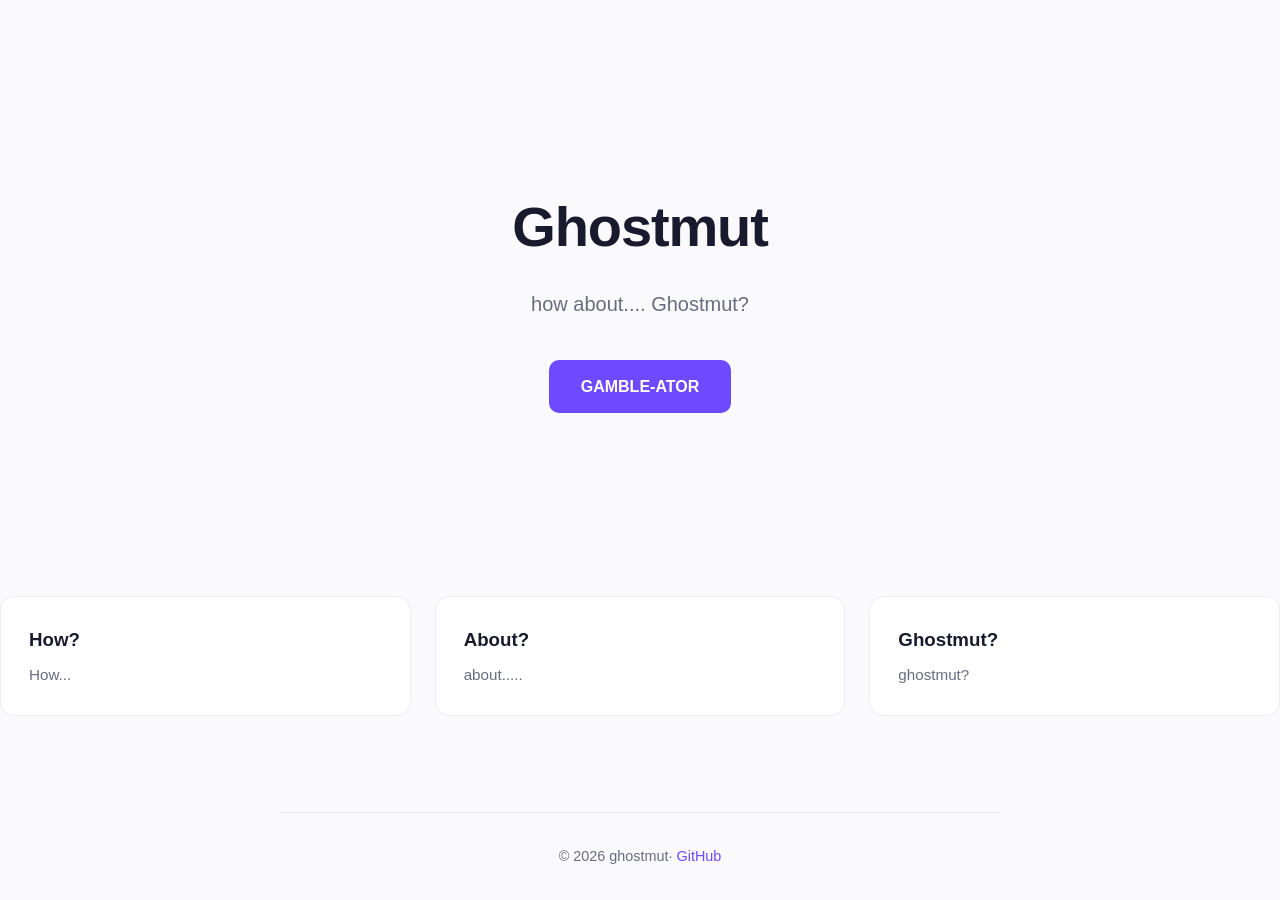
==== index.html @ d2398d5b "Update call-to-action link to GAMBLE-ATOR" ====
<!DOCTYPE html>
<html lang="en">
<head>
  <meta charset="UTF-8">
  <meta name="viewport" content="width=device-width, initial-scale=1.0">
  <meta name="description" content="ghostmut">
  <title>Ghostmut</title>
  <style>
    :root {
      --accent: #6d4aff;
      --text: #1a1a2e;
      --muted: #6b6b80;
      --bg: #fafafc;
    }
    * { margin: 0; padding: 0; box-sizing: border-box; }

    body {
      font-family: -apple-system, BlinkMacSystemFont, "Segoe UI", Roboto, sans-serif;
      background: var(--bg);
      color: var(--text);
      line-height: 1.6;
      min-height: 100vh;
      display: flex;
      flex-direction: column;
    }

    header, main, footer {
      width: 100%;
      max-width: 720px;
      margin: 0 auto;
      padding: 0 24px;
    }

    /* Hero section */
    .hero {
      flex: 1;
      display: flex;
      flex-direction: column;
      justify-content: center;
      text-align: center;
      padding: 96px 24px;
    }

    .hero h1 {
      font-size: clamp(2rem, 5vw, 3.5rem);
      font-weight: 800;
      letter-spacing: -0.02em;
      margin-bottom: 16px;
    }

    .hero p {
      font-size: clamp(1.05rem, 2.5vw, 1.25rem);
      color: var(--muted);
      max-width: 540px;
      margin: 0 auto 40px;
    }

    .cta-button {
      display: inline-block;
      background: var(--accent);
      color: #fff;
      text-decoration: none;
      font-weight: 600;
      padding: 14px 32px;
      border-radius: 10px;
      transition: transform 0.15s ease, box-shadow 0.15s ease;
    }

    .cta-button:hover {
      transform: translateY(-2px);
      box-shadow: 0 8px 20px rgba(109, 74, 255, 0.35);
    }

    /* Feature cards */
    .features {
      display: grid;
      grid-template-columns: repeat(auto-fit, minmax(200px, 1fr));
      gap: 24px;
      padding-bottom: 96px;
    }

    .feature {
      background: #fff;
      border: 1px solid #ececf2;
      border-radius: 14px;
      padding: 28px;
      text-align: left;
    }

    .feature h3 { margin-bottom: 8px; }
    .feature p { font-size: 0.95rem; color: var(--muted); }

    footer {
      text-align: center;
      padding: 32px 24px;
      color: var(--muted);
      font-size: 0.9rem;
      border-top: 1px solid #ececf2;
    }

    footer a { color: var(--accent); text-decoration: none; }
  </style>
</head>
<body>
  <main class="hero">
    <h1>Ghostmut</h1>
    <p>how about.... Ghostmut?</p>
    <div>
      <a href="https://da.vidharr.is/lr" class="cta-button">GAMBLE-ATOR</a>
    </div>
  </main>

  <section>
    <div class="features" id="features">
      <div class="feature">
        <h3>How?</h3>
        <p>How...</p>
      </div>
      <div class="feature">
        <h3>About?</h3>
        <p>about.....</p>
      </div>
      <div class="feature">
        <h3>Ghostmut?</h3>
        <p>ghostmut?</p>
      </div>
    </div>
  </section>

  <footer>
    <p>© 2026 ghostmut· <a href="https://github.com/ghostmutdev">GitHub</a></p>
  </footer>
</body>
</html>
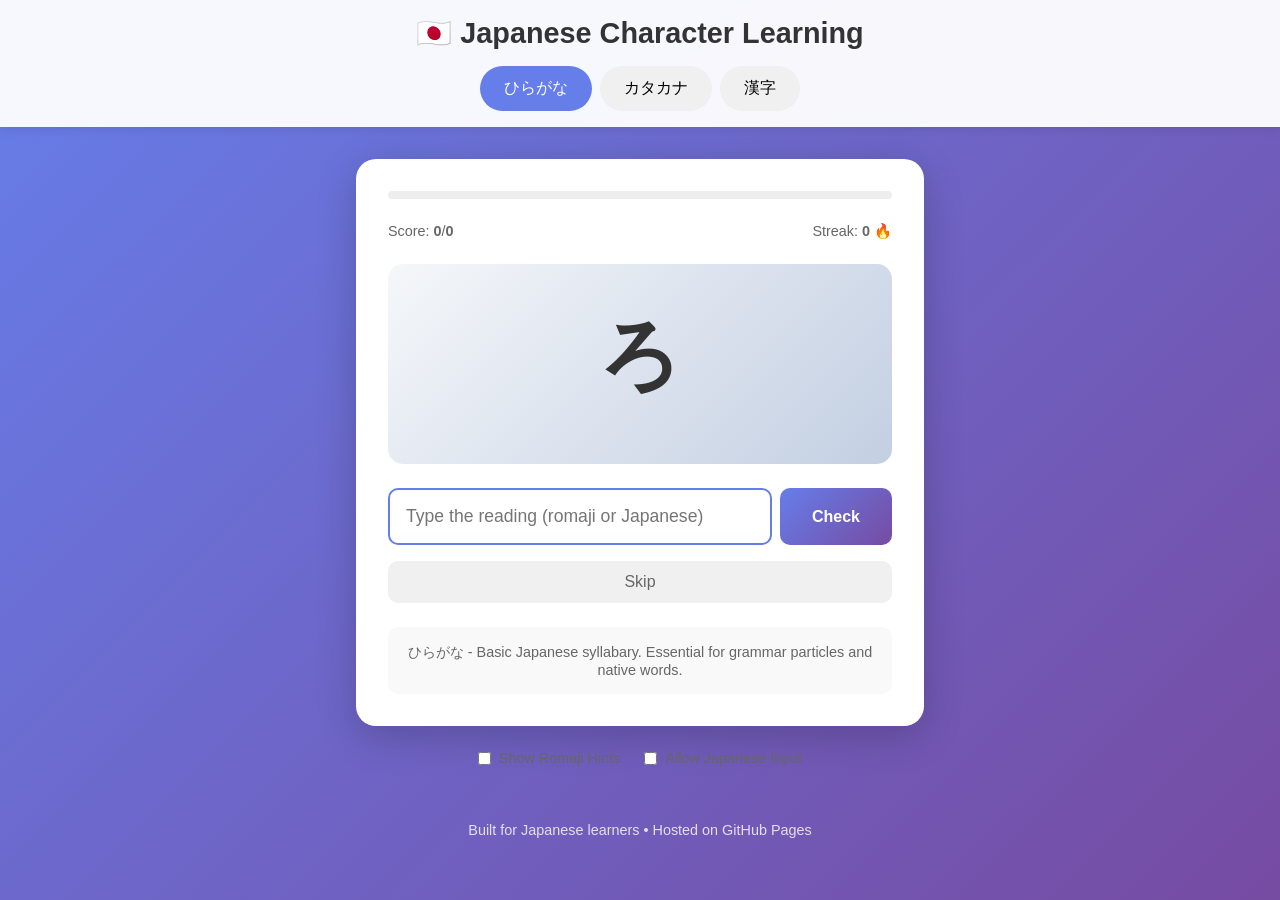
==== commit 7a4b4bc4: "Japanese" ====
--- a/index.html
+++ b/index.html
@@ -1,134 +1,75 @@
 <!DOCTYPE html>
 <html lang="en">
 <head>
-  <meta charset="UTF-8">
-  <meta name="viewport" content="width=device-width, initial-scale=1.0">
-  <meta name="description" content="ghostmut">
-  <title>Ghostmut</title>
-  <style>
-    :root {
-      --accent: #6d4aff;
-      --text: #1a1a2e;
-      --muted: #6b6b80;
-      --bg: #fafafc;
-    }
-    * { margin: 0; padding: 0; box-sizing: border-box; }
-
-    body {
-      font-family: -apple-system, BlinkMacSystemFont, "Segoe UI", Roboto, sans-serif;
-      background: var(--bg);
-      color: var(--text);
-      line-height: 1.6;
-      min-height: 100vh;
-      display: flex;
-      flex-direction: column;
-    }
-
-    header, main, footer {
-      width: 100%;
-      max-width: 720px;
-      margin: 0 auto;
-      padding: 0 24px;
-    }
-
-    /* Hero section */
-    .hero {
-      flex: 1;
-      display: flex;
-      flex-direction: column;
-      justify-content: center;
-      text-align: center;
-      padding: 96px 24px;
-    }
-
-    .hero h1 {
-      font-size: clamp(2rem, 5vw, 3.5rem);
-      font-weight: 800;
-      letter-spacing: -0.02em;
-      margin-bottom: 16px;
-    }
-
-    .hero p {
-      font-size: clamp(1.05rem, 2.5vw, 1.25rem);
-      color: var(--muted);
-      max-width: 540px;
-      margin: 0 auto 40px;
-    }
-
-    .cta-button {
-      display: inline-block;
-      background: var(--accent);
-      color: #fff;
-      text-decoration: none;
-      font-weight: 600;
-      padding: 14px 32px;
-      border-radius: 10px;
-      transition: transform 0.15s ease, box-shadow 0.15s ease;
-    }
-
-    .cta-button:hover {
-      transform: translateY(-2px);
-      box-shadow: 0 8px 20px rgba(109, 74, 255, 0.35);
-    }
-
-    /* Feature cards */
-    .features {
-      display: grid;
-      grid-template-columns: repeat(auto-fit, minmax(200px, 1fr));
-      gap: 24px;
-      padding-bottom: 96px;
-    }
-
-    .feature {
-      background: #fff;
-      border: 1px solid #ececf2;
-      border-radius: 14px;
-      padding: 28px;
-      text-align: left;
-    }
-
-    .feature h3 { margin-bottom: 8px; }
-    .feature p { font-size: 0.95rem; color: var(--muted); }
-
-    footer {
-      text-align: center;
-      padding: 32px 24px;
-      color: var(--muted);
-      font-size: 0.9rem;
-      border-top: 1px solid #ececf2;
-    }
-
-    footer a { color: var(--accent); text-decoration: none; }
-  </style>
+    <meta charset="UTF-8">
+    <meta name="viewport" content="width=device-width, initial-scale=1.0">
+    <title>Japanese Character Learning</title>
+    <link rel="stylesheet" href="styles.css">
 </head>
 <body>
-  <main class="hero">
-    <h1>Ghostmut</h1>
-    <p>how about.... Ghostmut?</p>
-    <div>
-      <a href="https://da.vidharr.is/lr" class="cta-button">GAMBLE-ATOR</a>
-    </div>
-  </main>
-
-  <section>
-    <div class="features" id="features">
-      <div class="feature">
-        <h3>How?</h3>
-        <p>How...</p>
-      </div>
-      <div class="feature">
-        <h3>About?</h3>
-        <p>about.....</p>
-      </div>
-      <div class="feature">
-        <h3>Ghostmut?</h3>
-        <p>ghostmut?</p>
-      </div>
-    </div>
-  </section>
-
-  <footer>
-    <p>© 2026 ghostmut· <a href="https://github.com/ghostmutdev">GitHub</a></p>
-  </footer>
+    <header>
+        <h1>🇯🇵 Japanese Character Learning</h1>
+        <nav>
+            <button class="nav-btn active" data-mode="hiragana">ひらがな</button>
+            <button class="nav-btn" data-mode="katakana">カタカナ</button>
+            <button class="nav-btn" data-mode="kanji">漢字</button>
+        </nav>
+    </header>
+    
+    <main>
+        <div class="quiz-container">
+            <div class="progress-bar">
+                <div class="progress-fill" id="progressFill"></div>
+            </div>
+            
+            <div class="stats">
+                <span>Score: <strong id="scoreDisplay">0</strong>/<strong id="totalDisplay">0</strong></span>
+                <span>Streak: <strong id="streakDisplay">0</strong> 🔥</span>
+            </div>
+            
+            <div class="character-card" id="characterCard">
+                <div class="character" id="characterDisplay">?</div>
+                <div class="hint" id="hintDisplay"></div>
+            </div>
+            
+            <form id="answerForm">
+                <input 
+                    type="text" 
+                    id="answerInput" 
+                    placeholder="Type the reading (romaji or Japanese)" 
+                    autocomplete="off"
+                    autocapitalize="off"
+                    spellcheck="false"
+                >
+                <button type="submit" class="submit-btn">Check</button>
+            </form>
+            
+            <div class="feedback" id="feedback">
+                <p id="feedbackText"></p>
+            </div>
+            
+            <button class="skip-btn" id="skipBtn">Skip</button>
+            
+            <div class="mode-info" id="modeInfo">
+                Select a mode above to begin!
+            </div>
+        </div>
+        
+        <div class="controls">
+            <label>
+                <input type="checkbox" id="showRomaji"> Show Romaji Hints
+            </label>
+            <label>
+                <input type="checkbox" id="japaneseInput"> Allow Japanese Input
+            </label>
+        </div>
+    </main>
+    
+    <footer>
+        <p>Built for Japanese learners • Hosted on GitHub Pages</p>
+    </footer>
+    
+    <script src="data.js"></script>
+    <script src="app.js"></script>
 </body>
-</html>
+</html>
--- a/styles.css
+++ b/styles.css
@@ -0,0 +1,237 @@
+/* styles.css */
+* {
+    margin: 0;
+    padding: 0;
+    box-sizing: border-box;
+}
+
+body {
+    font-family: 'Segoe UI', Tahoma, Geneva, Verdana, sans-serif;
+    background: linear-gradient(135deg, #667eea 0%, #764ba2 100%);
+    min-height: 100vh;
+    color: #333;
+}
+
+header {
+    background: rgba(255, 255, 255, 0.95);
+    padding: 1rem;
+    box-shadow: 0 2px 10px rgba(0, 0, 0, 0.1);
+    text-align: center;
+}
+
+header h1 {
+    margin-bottom: 1rem;
+    font-size: 1.8rem;
+}
+
+nav {
+    display: flex;
+    justify-content: center;
+    gap: 0.5rem;
+}
+
+.nav-btn {
+    background: #f0f0f0;
+    border: none;
+    padding: 0.75rem 1.5rem;
+    border-radius: 25px;
+    cursor: pointer;
+    font-size: 1rem;
+    transition: all 0.3s ease;
+}
+
+.nav-btn:hover {
+    background: #e0e0e0;
+}
+
+.nav-btn.active {
+    background: #667eea;
+    color: white;
+}
+
+main {
+    max-width: 600px;
+    margin: 2rem auto;
+    padding: 0 1rem;
+}
+
+.quiz-container {
+    background: white;
+    border-radius: 20px;
+    padding: 2rem;
+    box-shadow: 0 10px 40px rgba(0, 0, 0, 0.2);
+}
+
+.progress-bar {
+    height: 8px;
+    background: #eee;
+    border-radius: 4px;
+    overflow: hidden;
+    margin-bottom: 1.5rem;
+}
+
+.progress-fill {
+    height: 100%;
+    background: linear-gradient(90deg, #667eea, #764ba2);
+    width: 0%;
+    transition: width 0.3s ease;
+}
+
+.stats {
+    display: flex;
+    justify-content: space-between;
+    margin-bottom: 1.5rem;
+    font-size: 0.9rem;
+    color: #666;
+}
+
+.character-card {
+    text-align: center;
+    padding: 3rem 2rem;
+    margin-bottom: 1.5rem;
+    background: linear-gradient(135deg, #f5f7fa 0%, #c3cfe2 100%);
+    border-radius: 15px;
+    min-height: 200px;
+    display: flex;
+    flex-direction: column;
+    justify-content: center;
+    align-items: center;
+}
+
+.character {
+    font-size: 5rem;
+    font-weight: bold;
+    color: #333;
+    line-height: 1;
+}
+
+.hint {
+    margin-top: 1rem;
+    font-size: 1rem;
+    color: #666;
+    font-style: italic;
+}
+
+form {
+    display: flex;
+    gap: 0.5rem;
+    margin-bottom: 1rem;
+}
+
+#answerInput {
+    flex: 1;
+    padding: 1rem;
+    font-size: 1.1rem;
+    border: 2px solid #ddd;
+    border-radius: 10px;
+    transition: border-color 0.3s;
+}
+
+#answerInput:focus {
+    outline: none;
+    border-color: #667eea;
+}
+
+.submit-btn {
+    background: linear-gradient(135deg, #667eea, #764ba2);
+    color: white;
+    border: none;
+    padding: 1rem 2rem;
+    border-radius: 10px;
+    cursor: pointer;
+    font-size: 1rem;
+    font-weight: bold;
+    transition: transform 0.2s, box-shadow 0.2s;
+}
+
+.submit-btn:hover {
+    transform: translateY(-2px);
+    box-shadow: 0 5px 20px rgba(102, 126, 234, 0.4);
+}
+
+.feedback {
+    padding: 1rem;
+    border-radius: 10px;
+    text-align: center;
+    margin-bottom: 1rem;
+    display: none;
+}
+
+.feedback.correct {
+    display: block;
+    background: #d4edda;
+    color: #155724;
+}
+
+.feedback.incorrect {
+    display: block;
+    background: #f8d7da;
+    color: #721c24;
+}
+
+.skip-btn {
+    width: 100%;
+    padding: 0.75rem;
+    background: #f0f0f0;
+    border: none;
+    border-radius: 10px;
+    cursor: pointer;
+    font-size: 1rem;
+    color: #666;
+    transition: background 0.3s;
+}
+
+.skip-btn:hover {
+    background: #e0e0e0;
+}
+
+.mode-info {
+    margin-top: 1.5rem;
+    padding: 1rem;
+    background: #f9f9f9;
+    border-radius: 10px;
+    font-size: 0.9rem;
+    color: #666;
+    text-align: center;
+}
+
+.controls {
+    margin-top: 1.5rem;
+    display: flex;
+    gap: 1.5rem;
+    justify-content: center;
+}
+
+.controls label {
+    display: flex;
+    align-items: center;
+    gap: 0.5rem;
+    cursor: pointer;
+    font-size: 0.9rem;
+    color: #666;
+}
+
+footer {
+    text-align: center;
+    padding: 1.5rem;
+    color: rgba(255, 255, 255, 0.8);
+    font-size: 0.9rem;
+}
+
+@media (max-width: 600px) {
+    header h1 {
+        font-size: 1.4rem;
+    }
+    
+    .character {
+        font-size: 3.5rem;
+    }
+    
+    form {
+        flex-direction: column;
+    }
+    
+    .submit-btn {
+        width: 100%;
+    }
+}
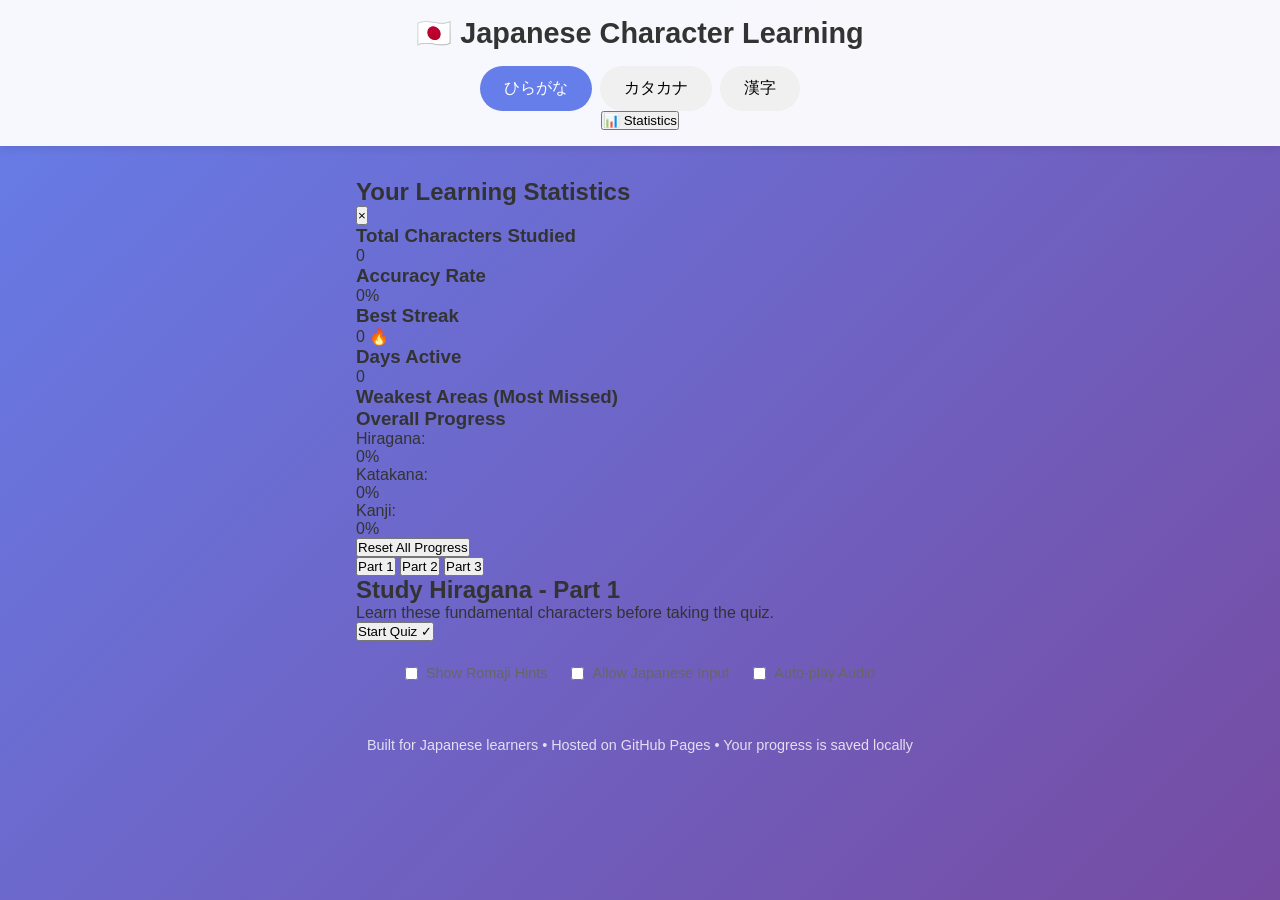
==== commit 5954d291: "Index Index" ====
--- a/index.html
+++ b/index.html
@@ -1,3 +1,4 @@
+<!-- index.html -->
 <!DOCTYPE html>
 <html lang="en">
 <head>
@@ -14,10 +15,88 @@
             <button class="nav-btn" data-mode="katakana">カタカナ</button>
             <button class="nav-btn" data-mode="kanji">漢字</button>
         </nav>
+        <div class="header-actions">
+            <button class="stats-btn" id="statsBtn">📊 Statistics</button>
+        </div>
     </header>
     
     <main>
-        <div class="quiz-container">
+        <!-- Stats Modal -->
+        <div class="modal" id="statsModal">
+            <div class="modal-content">
+                <div class="modal-header">
+                    <h2>Your Learning Statistics</h2>
+                    <button class="close-btn" id="closeStats">&times;</button>
+                </div>
+                <div class="modal-body">
+                    <div class="stat-grid">
+                        <div class="stat-card">
+                            <h3>Total Characters Studied</h3>
+                            <p class="stat-value" id="totalStudied">0</p>
+                        </div>
+                        <div class="stat-card">
+                            <h3>Accuracy Rate</h3>
+                            <p class="stat-value" id="accuracyRate">0%</p>
+                        </div>
+                        <div class="stat-card">
+                            <h3>Best Streak</h3>
+                            <p class="stat-value" id="bestStreak">0 🔥</p>
+                        </div>
+                        <div class="stat-card">
+                            <h3>Days Active</h3>
+                            <p class="stat-value" id="daysActive">0</p>
+                        </div>
+                    </div>
+                    
+                    <div class="weak-characters">
+                        <h3>Weakest Areas (Most Missed)</h3>
+                        <div id="weakList"></div>
+                    </div>
+                    
+                    <div class="progress-overall">
+                        <h3>Overall Progress</h3>
+                        <div class="mode-progress">
+                            <span>Hiragana:</span>
+                            <div class="progress-bar-small"><div class="progress-fill-small" id="hiraganaProgress"></div></div>
+                            <span id="hiraganaPercent">0%</span>
+                        </div>
+                        <div class="mode-progress">
+                            <span>Katakana:</span>
+                            <div class="progress-bar-small"><div class="progress-fill-small" id="katakanaProgress"></div></div>
+                            <span id="katakanaPercent">0%</span>
+                        </div>
+                        <div class="mode-progress">
+                            <span>Kanji:</span>
+                            <div class="progress-bar-small"><div class="progress-fill-small" id="kanjiProgress"></div></div>
+                            <span id="kanjiPercent">0%</span>
+                        </div>
+                    </div>
+                    
+                    <button class="reset-btn" id="resetStats">Reset All Progress</button>
+                </div>
+            </div>
+        </div>
+        
+        <!-- Study View -->
+        <div class="study-container" id="studyView">
+            <div class="section-selector">
+                <button class="section-btn active" data-section="1">Part 1</button>
+                <button class="section-btn" data-section="2">Part 2</button>
+                <button class="section-btn" data-section="3">Part 3</button>
+            </div>
+            
+            <div class="study-intro" id="studyIntro">
+                <h2 id="sectionTitle">Study Hiragana - Part 1</h2>
+                <p id="sectionDescription">Learn these fundamental characters before taking the quiz.</p>
+                <div class="character-grid" id="studyGrid"></div>
+                <button class="start-quiz-btn" id="startQuizBtn">Start Quiz ✓</button>
+            </div>
+        </div>
+        
+        <!-- Quiz View (hidden initially) -->
+        <div class="quiz-container" id="quizView" style="display:none;">
+            <button class="back-study-btn" id="backStudyBtn">← Back to Study</button>
+            
             <div class="progress-bar">
                 <div class="progress-fill" id="progressFill"></div>
             </div>
@@ -29,6 +108,7 @@
             
             <div class="character-card" id="characterCard">
                 <div class="character" id="characterDisplay">?</div>
+                <button class="audio-btn" id="audioBtn" title="Listen to pronunciation">🔊</button>
                 <div class="hint" id="hintDisplay"></div>
             </div>
             
@@ -62,11 +142,14 @@
             <label>
                 <input type="checkbox" id="japaneseInput"> Allow Japanese Input
             </label>
+            <label>
+                <input type="checkbox" id="autoPlayAudio"> Auto-play Audio
+            </label>
         </div>
     </main>
     
     <footer>
-        <p>Built for Japanese learners • Hosted on GitHub Pages</p>
+        <p>Built for Japanese learners • Hosted on GitHub Pages • Your progress is saved locally</p>
     </footer>
     
     <script src="data.js"></script>
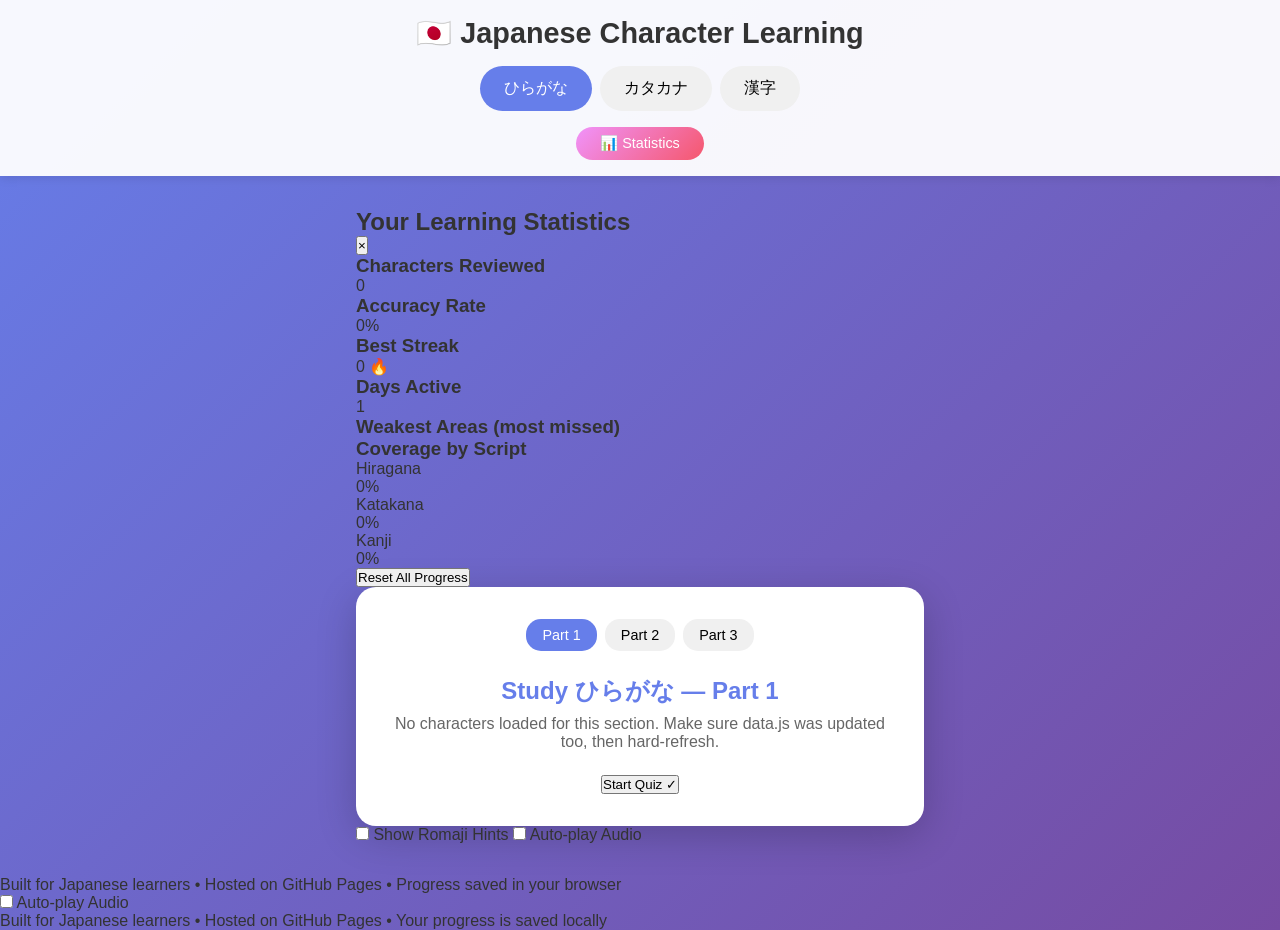
==== commit 47a94a45: "Japanese v3 Japanese v3" ====
--- a/index.html
+++ b/index.html
@@ -1,147 +1,164 @@
-<!-- index.html -->
 <!DOCTYPE html>
 <html lang="en">
 <head>
-    <meta charset="UTF-8">
-    <meta name="viewport" content="width=device-width, initial-scale=1.0">
-    <title>Japanese Character Learning</title>
-    <link rel="stylesheet" href="styles.css">
+<meta charset="UTF-8">
+<meta name="viewport" content="width=device-width, initial-scale=1.0">
+<title>Japanese Character Learning</title>
+<link rel="stylesheet" href="styles.css?v=3">
 </head>
 <body>
-    <header>
-        <h1>🇯🇵 Japanese Character Learning</h1>
-        <nav>
-            <button class="nav-btn active" data-mode="hiragana">ひらがな</button>
-            <button class="nav-btn" data-mode="katakana">カタカナ</button>
-            <button class="nav-btn" data-mode="kanji">漢字</button>
-        </nav>
-        <div class="header-actions">
-            <button class="stats-btn" id="statsBtn">📊 Statistics</button>
-        </div>
-    </header>
-    
-    <main>
-        <!-- Stats Modal -->
-        <div class="modal" id="statsModal">
-            <div class="modal-content">
-                <div class="modal-header">
-                    <h2>Your Learning Statistics</h2>
-                    <button class="close-btn" id="closeStats">&times;</button>
+<header>
+    <h1>🇯🇵 Japanese Character Learning</h1>
+    <nav>
+        <button class="nav-btn active" data-mode="hiragana">ひらがな</button>
+        <button class="nav-btn" data-mode="katakana">カタカナ</button>
+        <button class="nav-btn" data-mode="kanji">漢字</button>
+    </nav>
+    <div class="header-actions">
+        <button class="stats-btn" id="statsBtn">📊 Statistics</button>
+    </div>
+</header>
+
+<main>
+    <div id="toast" class="toast"></div>
+
+    <!-- Statistics modal -->
+    <div class="modal" id="statsModal">
+        <div class="modal-content">
+            <div class="modal-header">
+                <h2>Your Learning Statistics</h2>
+                <button class="close-btn" id="closeStats" aria-label="Close">&times;</button>
+            </div>
+            <div class="modal-body">
+                <div class="stat-grid">
+                    <div class="stat-card">
+                        <h3>Characters Reviewed</h3>
+                        <p class="stat-value" id="totalStudied">0</p>
+                    </div>
+                    <div class="stat-card">
+                        <h3>Accuracy Rate</h3>
+                        <p class="stat-value" id="accuracyRate">0%</p>
+                    </div>
+                    <div class="stat-card">
+                        <h3>Best Streak</h3>
+                        <p class="stat-value" id="bestStreak">0 🔥</p>
+                    </div>
+                    <div class="stat-card">
+                        <h3>Days Active</h3>
+                        <p class="stat-value" id="daysActive">1</p>
+                    </div>
                 </div>
-                <div class="modal-body">
-                    <div class="stat-grid">
-                        <div class="stat-card">
-                            <h3>Total Characters Studied</h3>
-                            <p class="stat-value" id="totalStudied">0</p>
-                        </div>
-                        <div class="stat-card">
-                            <h3>Accuracy Rate</h3>
-                            <p class="stat-value" id="accuracyRate">0%</p>
-                        </div>
-                        <div class="stat-card">
-                            <h3>Best Streak</h3>
-                            <p class="stat-value" id="bestStreak">0 🔥</p>
-                        </div>
-                        <div class="stat-card">
-                            <h3>Days Active</h3>
-                            <p class="stat-value" id="daysActive">0</p>
-                        </div>
+
+                <div class="weak-characters">
+                    <h3>Weakest Areas (most missed)</h3>
+                    <div id="weakList"></div>
+                </div>
+
+                <div class="progress-overall">
+                    <h3>Coverage by Script</h3>
+                    <div class="mode-progress">
+                        <span>Hiragana</span>
+                        <div class="progress-bar-small"><div class="progress-fill-small" id="hiraganaProgress"></div></div>
+                        <span id="hiraganaPercent">0%</span>
                     </div>
-                    
-                    <div class="weak-characters">
-                        <h3>Weakest Areas (Most Missed)</h3>
-                        <div id="weakList"></div>
+                    <div class="mode-progress">
+                        <span>Katakana</span>
+                        <div class="progress-bar-small"><div class="progress-fill-small" id="katakanaProgress"></div></div>
+                        <span id="katakanaPercent">0%</span>
                     </div>
-                    
-                    <div class="progress-overall">
-                        <h3>Overall Progress</h3>
-                        <div class="mode-progress">
-                            <span>Hiragana:</span>
-                            <div class="progress-bar-small"><div class="progress-fill-small" id="hiraganaProgress"></div></div>
-                            <span id="hiraganaPercent">0%</span>
-                        </div>
-                        <div class="mode-progress">
-                            <span>Katakana:</span>
-                            <div class="progress-bar-small"><div class="progress-fill-small" id="katakanaProgress"></div></div>
-                            <span id="katakanaPercent">0%</span>
-                        </div>
-                        <div class="mode-progress">
-                            <span>Kanji:</span>
-                            <div class="progress-bar-small"><div class="progress-fill-small" id="kanjiProgress"></div></div>
-                            <span id="kanjiPercent">0%</span>
-                        </div>
+                    <div class="mode-progress">
+                        <span>Kanji</span>
+                        <div class="progress-bar-small"><div class="progress-fill-small" id="kanjiProgress"></div></div>
+                        <span id="kanjiPercent">0%</span>
                     </div>
-                    
-                    <button class="reset-btn" id="resetStats">Reset All Progress</button>
                 </div>
+
+                <button class="reset-btn" id="resetStats">Reset All Progress</button>
             </div>
         </div>
-        
-        <!-- Study View -->
-        <div class="study-container" id="studyView">
-            <div class="section-selector">
-                <button class="section-btn active" data-section="1">Part 1</button>
-                <button class="section-btn" data-section="2">Part 2</button>
-                <button class="section-btn" data-section="3">Part 3</button>
-            </div>
-            
-            <div class="study-intro" id="studyIntro">
-                <h2 id="sectionTitle">Study Hiragana - Part 1</h2>
-                <p id="sectionDescription">Learn these fundamental characters before taking the quiz.</p>
-                <div class="character-grid" id="studyGrid"></div>
-                <button class="start-quiz-btn" id="startQuizBtn">Start Quiz ✓</button>
-            </div>
+    </div>
+
+    <!-- STUDY VIEW -->
+    <div class="study-container" id="studyView">
+        <div class="section-selector">
+            <button class="section-btn active" data-section="section1">Part 1</button>
+            <button class="section-btn" data-section="section2">Part 2</button>
+            <button class="section-btn" data-section="section3">Part 3</button>
         </div>
-        
-        <!-- Quiz View (hidden initially) -->
-        <div class="quiz-container" id="quizView" style="display:none;">
-            <button class="back-study-btn" id="backStudyBtn">← Back to Study</button>
-            
+
+        <div class="study-intro">
+            <h2 id="sectionTitle">Study Hiragana — Part 1</h2>
+            <p id="sectionDescription"></p>
+            <div class="character-grid" id="studyGrid"></div>
+            <button class="start-quiz-btn" id="startQuizBtn">Start Quiz ✓</button>
+        </div>
+    </div>
+
+    <!-- QUIZ VIEW -->
+    <div class="quiz-container" id="quizView" style="display:none;">
+        <button class="back-study-btn" id="backStudyBtn">← Back to Study</button>
+
+        <div id="quizBody">
             <div class="progress-bar">
                 <div class="progress-fill" id="progressFill"></div>
             </div>
-            
+
             <div class="stats">
                 <span>Score: <strong id="scoreDisplay">0</strong>/<strong id="totalDisplay">0</strong></span>
                 <span>Streak: <strong id="streakDisplay">0</strong> 🔥</span>
             </div>
-            
-            <div class="character-card" id="characterCard">
+
+            <div class="character-card">
                 <div class="character" id="characterDisplay">?</div>
                 <button class="audio-btn" id="audioBtn" title="Listen to pronunciation">🔊</button>
                 <div class="hint" id="hintDisplay"></div>
             </div>
-            
-            <form id="answerForm">
-                <input 
-                    type="text" 
-                    id="answerInput" 
-                    placeholder="Type the reading (romaji or Japanese)" 
+
+            <form id="answerForm" autocomplete="off">
+                <input
+                    type="text"
+                    id="answerInput"
+                    placeholder="Type the reading (romaji or kana)"
                     autocomplete="off"
                     autocapitalize="off"
-                    spellcheck="false"
-                >
+                    autocorrect="off"
+                    spellcheck="false">
                 <button type="submit" class="submit-btn">Check</button>
             </form>
-            
+
             <div class="feedback" id="feedback">
                 <p id="feedbackText"></p>
             </div>
-            
+
             <button class="skip-btn" id="skipBtn">Skip</button>
-            
-            <div class="mode-info" id="modeInfo">
-                Select a mode above to begin!
+
+            <div class="mode-info" id="modeInfo"></div>
+        </div>
+
+        <div class="completion" id="completionPanel" style="display:none;">
+            <h2>Quiz complete! 🎉</h2>
+            <p id="completionText"></p>
+            <div class="completion-actions">
+                <button class="start-quiz-btn" id="retryBtn">Retry</button>
+                <button class="back-study-btn" id="completionBackBtn">Back to Study</button>
             </div>
         </div>
-        
-        <div class="controls">
-            <label>
-                <input type="checkbox" id="showRomaji"> Show Romaji Hints
-            </label>
-            <label>
-                <input type="checkbox" id="japaneseInput"> Allow Japanese Input
-            </label>
+    </div>
+
+    <div class="controls">
+        <label><input type="checkbox" id="showRomaji"> Show Romaji Hints</label>
+        <label><input type="checkbox" id="autoPlayAudio"> Auto-play Audio</label>
+    </div>
+</main>
+
+<footer>
+    <p>Built for Japanese learners • Hosted on GitHub Pages • Progress saved in your browser</p>
+</footer>
+
+<script src="data.js?v=3"></script>
+<script src="app.js?v=3"></script>
+</body>
+</html>
             <label>
                 <input type="checkbox" id="autoPlayAudio"> Auto-play Audio
             </label>
--- a/styles.css
+++ b/styles.css
@@ -28,6 +28,7 @@
     display: flex;
     justify-content: center;
     gap: 0.5rem;
+    margin-bottom: 1rem;
 }
 
 .nav-btn {
@@ -47,6 +48,25 @@
 .nav-btn.active {
     background: #667eea;
     color: white;
+}
+
+.header-actions {
+    display: flex;
+    justify-content: center;
+}
+
+.stats-btn {
+    background: linear-gradient(135deg, #f093fb, #f5576c);
+    color: white;
+    border: none;
+    padding: 0.5rem 1.5rem;
+    border-radius: 20px;
+    cursor: pointer;
+    font-size: 0.9rem;
+}
+
+.stats-btn:hover {
+    opacity: 0.9;
 }
 
 main {
@@ -55,11 +75,188 @@
     padding: 0 1rem;
 }
 
+/* Study View Styles */
+.study-container {
+    background: white;
+    border-radius: 20px;
+    padding: 2rem;
+    box-shadow: 0 10px 40px rgba(0, 0, 0, 0.2);
+}
+
+.section-selector {
+    display: flex;
+    justify-content: center;
+    gap: 0.5rem;
+    margin-bottom: 1.5rem;
+}
+
+.section-btn {
+    background: #f0f0f0;
+    border: none;
+    padding: 0.5rem 1rem;
+    border-radius: 15px;
+    cursor: pointer;
+    font-size: 0.9rem;
+    transition: all 0.3s ease;
+}
+
+.section-btn:hover {
+    background: #e0e0e0;
+}
+
+.section-btn.active {
+    background: #667eea;
+    color: white;
+}
+
+.study-intro {
+    text-align: center;
+}
+
+#sectionTitle {
+    color: #667eea;
+    margin-bottom: 0.5rem;
+}
+
+#sectionDescription {
+    color: #666;
+    margin-bottom: 1.5rem;
+}
+
+/* --- replace the old .grid-item rules with these --- */
+.grid-item {
+    background: linear-gradient(135deg, #f5f7fa, #c3cfe2);
+    border: none;
+    border-radius: 10px;
+    padding: 1.5rem 1rem;
+    text-align: center;
+    cursor: pointer;
+    font-family: inherit;
+    display: flex;
+    flex-direction: column;
+    align-items: center;
+    gap: 0.35rem;
+    transition: transform 0.2s, box-shadow 0.2s;
+}
+
+.grid-item:hover,
+.grid-item:focus-visible {
+    transform: scale(1.06);
+    box-shadow: 0 6px 18px rgba(102, 126, 234, 0.35);
+    outline: none;
+}
+
+.grid-item .char {
+    font-size: 2.5rem;
+    font-weight: bold;
+    color: #333;
+    line-height: 1.1;
+}
+
+.grid-item .reading {
+    font-size: 0.85rem;
+    color: #666;
+}
+
+/* --- new: toast notifications --- */
+.toast {
+    position: fixed;
+    left: 50%;
+    bottom: 1.5rem;
+    transform: translate(-50%, 130%);
+    background: #333;
+    color: #fff;
+    padding: 0.75rem 1.25rem;
+    border-radius: 25px;
+    font-size: 0.85rem;
+    max-width: 90vw;
+    text-align: center;
+    opacity: 0;
+    transition: transform 0.3s ease, opacity 0.3s ease;
+    z-index: 1100;
+    pointer-events: none;
+}
+
+.toast.visible {
+    transform: translate(-50%, 0);
+    opacity: 1;
+}
+
+/* --- new: quiz completion panel --- */
+.completion {
+    text-align: center;
+    padding: 1rem 0;
+}
+
+.completion h2 {
+    color: #667eea;
+    margin-bottom: 0.75rem;
+}
+
+.completion p {
+    color: #555;
+    margin-bottom: 1.5rem;
+}
+
+.completion-actions {
+    display: flex;
+    gap: 0.75rem;
+    justify-content: center;
+    flex-wrap: wrap;
+}
+
+.empty-note {
+    color: #666;
+    font-size: 0.9rem;
+}
+
+}
+
+.grid-item {
+    background: linear-gradient(135deg, #f5f7fa, #c3cfe2);
+    border-radius: 10px;
+    padding: 1.5rem 1rem;
+    text-align: center;
+    transition:
+
+.start-quiz-btn {
+    background: linear-gradient(135deg, #667eea, #764ba2);
+    color: white;
+    border: none;
+    padding: 1rem 3rem;
+    border-radius: 25px;
+    cursor: pointer;
+    font-size: 1.1rem;
+    font-weight: bold;
+    margin-top: 1rem;
+    transition: transform 0.2s, box-shadow 0.2s;
+}
+
+.start-quiz-btn:hover {
+    transform: translateY(-2px);
+    box-shadow: 0 5px 20px rgba(102, 126, 234, 0.4);
+}
+
+/* Quiz View Styles */
 .quiz-container {
     background: white;
     border-radius: 20px;
     padding: 2rem;
     box-shadow: 0 10px 40px rgba(0, 0, 0, 0.2);
+}
+
+.back-study-btn {
+    background: #f0f0f0;
+    border: none;
+    padding: 0.5rem 1rem;
+    border-radius: 10px;
+    cursor: pointer;
+    font-size: 0.9rem;
+    margin-bottom: 1rem;
+}
+
+.back-study-btn:hover {
+    background: #e0e0e0;
 }
 
 .progress-bar {
@@ -96,6 +293,7 @@
     flex-direction: column;
     justify-content: center;
     align-items: center;
+    position: relative;
 }
 
 .character {
@@ -105,6 +303,25 @@
     line-height: 1;
 }
 
+.audio-btn {
+    position: absolute;
+    top: 1rem;
+    right: 1rem;
+    background: rgba(102, 126, 234, 0.2);
+    border: none;
+    width: 40px;
+    height: 40px;
+    border-radius: 50%;
+    cursor: pointer;
+    font-size: 1.2rem;
+    transition: all 0.3s;
+}
+
+.audio-btn:hover {
+    background: rgba(102, 126, 234, 0.4);
+    transform: scale(1.1);
+}
+
 .hint {
     margin-top: 1rem;
     font-size: 1rem;
@@ -200,6 +417,7 @@
     display: flex;
     gap: 1.5rem;
     justify-content: center;
+    flex-wrap: wrap;
 }
 
 .controls label {
@@ -209,6 +427,174 @@
     cursor: pointer;
     font-size: 0.9rem;
     color: #666;
+}
+
+/* Modal Styles */
+.modal {
+    display: none;
+    position: fixed;
+    z-index: 1000;
+    left: 0;
+    top: 0;
+    width: 100%;
+    height: 100%;
+    background: rgba(0, 0, 0, 0.5);
+    align-items: center;
+    justify-content: center;
+}
+
+.modal.active {
+    display: flex;
+}
+
+.modal-content {
+    background: white;
+    border-radius: 20px;
+    width: 90%;
+    max-width: 600px;
+    max-height: 80vh;
+    overflow-y: auto;
+    animation: slideIn 0.3s ease;
+}
+
+@keyframes slideIn {
+    from {
+        transform: translateY(-50px);
+        opacity: 0;
+    }
+    to {
+        transform: translateY(0);
+        opacity: 1;
+    }
+}
+
+.modal-header {
+    display: flex;
+    justify-content: space-between;
+    align-items: center;
+    padding: 1.5rem;
+    border-bottom: 1px solid #eee;
+}
+
+.modal-header h2 {
+    color: #667eea;
+}
+
+.close-btn {
+    background: none;
+    border: none;
+    font-size: 2rem;
+    cursor: pointer;
+    color: #666;
+}
+
+.close-btn:hover {
+    color: #333;
+}
+
+.modal-body {
+    padding: 1.5rem;
+}
+
+.stat-grid {
+    display: grid;
+    grid-template-columns: repeat(auto-fit, minmax(120px, 1fr));
+    gap: 1rem;
+    margin-bottom: 2rem;
+}
+
+.stat-card {
+    background: linear-gradient(135deg, #f5f7fa, #c3cfe2);
+    border-radius: 10px;
+    padding: 1rem;
+    text-align: center;
+}
+
+.stat-card h3 {
+    font-size: 0.75rem;
+    color: #666;
+    margin-bottom: 0.5rem;
+}
+
+.stat-value {
+    font-size: 1.5rem;
+    font-weight: bold;
+    color: #333;
+}
+
+.weaken-characters {
+    margin-bottom: 2rem;
+}
+
+.weaken-characters h3 {
+    margin-bottom: 1rem;
+    color: #666;
+}
+
+#weakList {
+    display: flex;
+    flex-wrap: wrap;
+    gap: 0.5rem;
+}
+
+.weak-tag {
+    background: #f8d7da;
+    color: #721c24;
+    padding: 0.5rem 1rem;
+    border-radius: 15px;
+    font-size: 1.2rem;
+}
+
+.progress-overall {
+    margin-bottom: 1.5rem;
+}
+
+.progress-overall h3 {
+    margin-bottom: 1rem;
+    color: #666;
+}
+
+.mode-progress {
+    display: flex;
+    align-items: center;
+    gap: 1rem;
+    margin-bottom: 0.5rem;
+}
+
+.mode-progress span:first-child {
+    min-width: 80px;
+    font-size: 0.9rem;
+}
+
+.progress-bar-small {
+    flex: 1;
+    height: 10px;
+    background: #eee;
+    border-radius: 5px;
+    overflow: hidden;
+}
+
+.progress-fill-small {
+    height: 100%;
+    background: linear-gradient(90deg, #667eea, #764ba2);
+    width: 0%;
+    transition: width 0.3s ease;
+}
+
+.reset-btn {
+    width: 100%;
+    padding: 1rem;
+    background: #f8d7da;
+    border: none;
+    border-radius: 10px;
+    color: #721c24;
+    cursor: pointer;
+    font-size: 0.9rem;
+    transition: background 0.3s;
+}
+
+.reset-btn:hover {
+    background: #f5c6cb;
 }
 
 footer {
@@ -234,4 +620,8 @@
     .submit-btn {
         width: 100%;
     }
+    
+    .section-selector {
+        flex-wrap: wrap;
+    }
 }
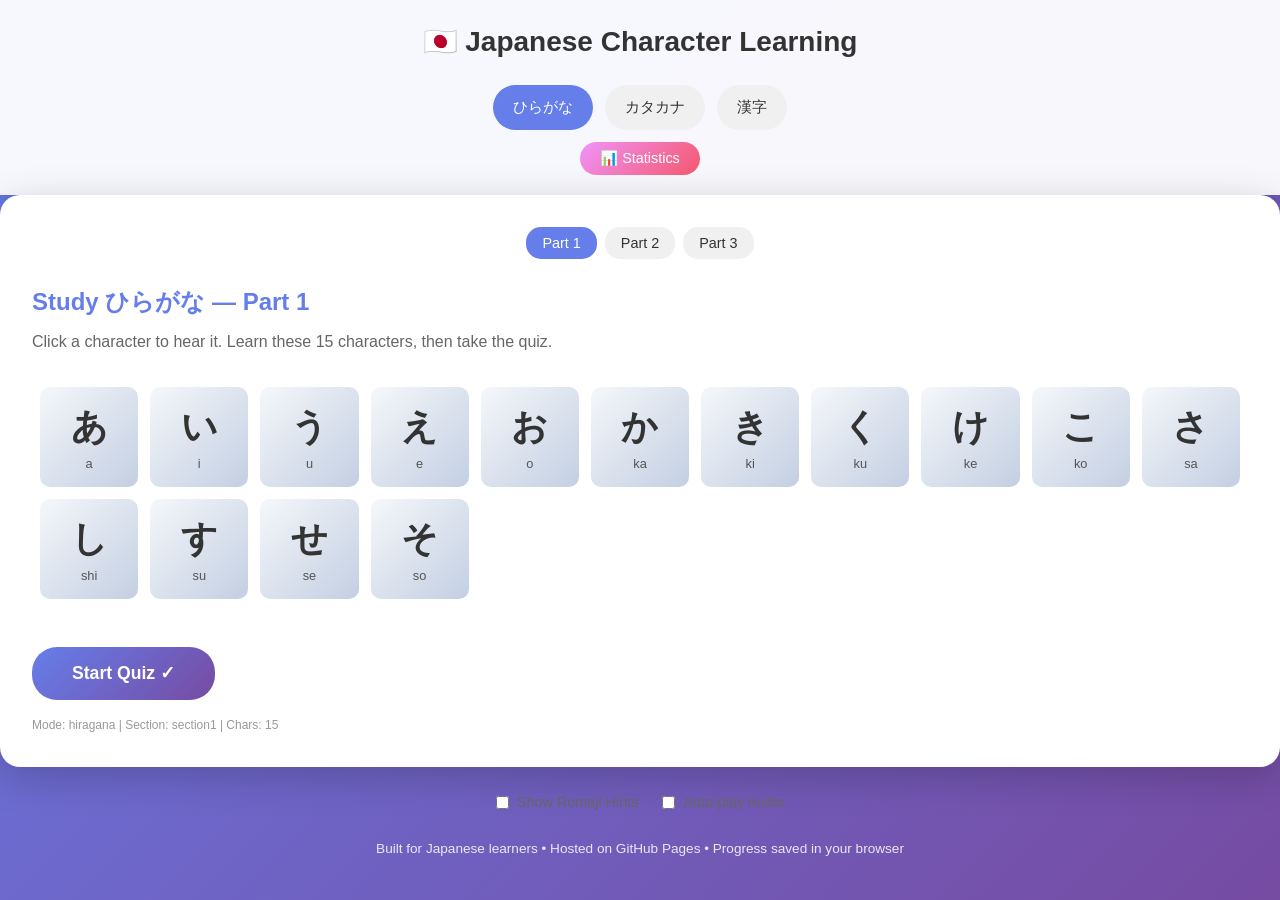
==== commit f4f6b1f8: "Japanese v3" ====
--- a/index.html
+++ b/index.html
@@ -1,175 +1,157 @@
 <!DOCTYPE html>
 <html lang="en">
 <head>
-<meta charset="UTF-8">
-<meta name="viewport" content="width=device-width, initial-scale=1.0">
-<title>Japanese Character Learning</title>
-<link rel="stylesheet" href="styles.css?v=3">
+    <meta charset="UTF-8">
+    <meta name="viewport" content="width=device-width, initial-scale=1.0">
+    <title>Japanese Character Learning</title>
+    <link rel="stylesheet" href="styles.css?v=5">
 </head>
 <body>
-<header>
-    <h1>🇯🇵 Japanese Character Learning</h1>
-    <nav>
-        <button class="nav-btn active" data-mode="hiragana">ひらがな</button>
-        <button class="nav-btn" data-mode="katakana">カタカナ</button>
-        <button class="nav-btn" data-mode="kanji">漢字</button>
-    </nav>
-    <div class="header-actions">
-        <button class="stats-btn" id="statsBtn">📊 Statistics</button>
-    </div>
-</header>
+    <header>
+        <h1>🇯🇵 Japanese Character Learning</h1>
+        <nav>
+            <button class="nav-btn active" data-mode="hiragana">ひらがな</button>
+            <button class="nav-btn" data-mode="katakana">カタカナ</button>
+            <button class="nav-btn" data-mode="kanji">漢字</button>
+        </nav>
+        <div class="header-actions">
+            <button class="stats-btn" id="statsBtn">📊 Statistics</button>
+        </div>
+    </header>
 
-<main>
-    <div id="toast" class="toast"></div>
+    <main>
+        <div class="modal" id="statsModal">
+            <div class="modal-content">
+                <div class="modal-header">
+                    <h2>Your Learning Statistics</h2>
+                    <button class="close-btn" id="closeStats">&times;</button>
+                </div>
+                <div class="modal-body">
+                    <div class="stat-grid">
+                        <div class="stat-card">
+                            <h3>Characters Reviewed</h3>
+                            <p class="stat-value" id="totalStudied">0</p>
+                        </div>
+                        <div class="stat-card">
+                            <h3>Accuracy Rate</h3>
+                            <p class="stat-value" id="accuracyRate">0%</p>
+                        </div>
+                        <div class="stat-card">
+                            <h3>Best Streak</h3>
+                            <p class="stat-value" id="bestStreak">0 🔥</p>
+                        </div>
+                        <div class="stat-card">
+                            <h3>Days Active</h3>
+                            <p class="stat-value" id="daysActive">1</p>
+                        </div>
+                    </div>
 
-    <!-- Statistics modal -->
-    <div class="modal" id="statsModal">
-        <div class="modal-content">
-            <div class="modal-header">
-                <h2>Your Learning Statistics</h2>
-                <button class="close-btn" id="closeStats" aria-label="Close">&times;</button>
+                    <div class="weak-characters">
+                        <h3>Weakest Areas (most missed)</h3>
+                        <div id="weakList"></div>
+                    </div>
+
+                    <div class="progress-overall">
+                        <h3>Coverage by Script</h3>
+                        <div class="mode-progress">
+                            <span>Hiragana</span>
+                            <div class="progress-bar-small"><div class="progress-fill-small" id="hiraganaProgress"></div></div>
+                            <span id="hiraganaPercent">0%</span>
+                        </div>
+                        <div class="mode-progress">
+                            <span>Katakana</span>
+                            <div class="progress-bar-small"><div class="progress-fill-small" id="katakanaProgress"></div></div>
+                            <span id="katakanaPercent">0%</span>
+                        </div>
+                        <div class="mode-progress">
+                            <span>Kanji</span>
+                            <div class="progress-bar-small"><div class="progress-fill-small" id="kanjiProgress"></div></div>
+                            <span id="kanjiPercent">0%</span>
+                        </div>
+                    </div>
+
+                    <button class="reset-btn" id="resetStats">Reset All Progress</button>
+                </div>
             </div>
-            <div class="modal-body">
-                <div class="stat-grid">
-                    <div class="stat-card">
-                        <h3>Characters Reviewed</h3>
-                        <p class="stat-value" id="totalStudied">0</p>
-                    </div>
-                    <div class="stat-card">
-                        <h3>Accuracy Rate</h3>
-                        <p class="stat-value" id="accuracyRate">0%</p>
-                    </div>
-                    <div class="stat-card">
-                        <h3>Best Streak</h3>
-                        <p class="stat-value" id="bestStreak">0 🔥</p>
-                    </div>
-                    <div class="stat-card">
-                        <h3>Days Active</h3>
-                        <p class="stat-value" id="daysActive">1</p>
-                    </div>
+        </div>
+
+        <div class="study-container" id="studyView">
+            <div class="section-selector">
+                <button class="section-btn active" data-section="section1">Part 1</button>
+                <button class="section-btn" data-section="section2">Part 2</button>
+                <button class="section-btn" data-section="section3">Part 3</button>
+            </div>
+
+            <div class="study-intro">
+                <h2 id="sectionTitle">Study Hiragana — Part 1</h2>
+                <p id="sectionDescription">Loading...</p>
+                <div class="character-grid" id="studyGrid"></div>
+                <button class="start-quiz-btn" id="startQuizBtn">Start Quiz ✓</button>
+                <p class="debug-msg" id="debugMsg"></p>
+            </div>
+        </div>
+
+        <div class="quiz-container" id="quizView" style="display:none;">
+            <button class="back-study-btn" id="backStudyBtn">← Back to Study</button>
+
+            <div id="quizBody">
+                <div class="progress-bar">
+                    <div class="progress-fill" id="progressFill"></div>
                 </div>
 
-                <div class="weak-characters">
-                    <h3>Weakest Areas (most missed)</h3>
-                    <div id="weakList"></div>
+                <div class="stats">
+                    <span>Score: <strong id="scoreDisplay">0</strong>/<strong id="totalDisplay">0</strong></span>
+                    <span>Streak: <strong id="streakDisplay">0</strong> 🔥</span>
                 </div>
 
-                <div class="progress-overall">
-                    <h3>Coverage by Script</h3>
-                    <div class="mode-progress">
-                        <span>Hiragana</span>
-                        <div class="progress-bar-small"><div class="progress-fill-small" id="hiraganaProgress"></div></div>
-                        <span id="hiraganaPercent">0%</span>
-                    </div>
-                    <div class="mode-progress">
-                        <span>Katakana</span>
-                        <div class="progress-bar-small"><div class="progress-fill-small" id="katakanaProgress"></div></div>
-                        <span id="katakanaPercent">0%</span>
-                    </div>
-                    <div class="mode-progress">
-                        <span>Kanji</span>
-                        <div class="progress-bar-small"><div class="progress-fill-small" id="kanjiProgress"></div></div>
-                        <span id="kanjiPercent">0%</span>
-                    </div>
+                <div class="character-card">
+                    <div class="character" id="characterDisplay">?</div>
+                    <button class="audio-btn" id="audioBtn" title="Listen to pronunciation">🔊</button>
+                    <div class="hint" id="hintDisplay"></div>
                 </div>
 
-                <button class="reset-btn" id="resetStats">Reset All Progress</button>
+                <form id="answerForm" autocomplete="off">
+                    <input
+                        type="text"
+                        id="answerInput"
+                        placeholder="Type the reading (romaji)"
+                        autocomplete="off"
+                        autocapitalize="off"
+                        autocorrect="off"
+                        spellcheck="false">
+                    <button type="submit" class="submit-btn">Check</button>
+                </form>
+
+                <div class="feedback" id="feedback">
+                    <p id="feedbackText"></p>
+                </div>
+
+                <button class="skip-btn" id="skipBtn">Skip</button>
+
+                <div class="mode-info" id="modeInfo"></div>
+            </div>
+
+            <div class="completion" id="completionPanel" style="display:none;">
+                <h2>Quiz Complete! 🎉</h2>
+                <p id="completionText"></p>
+                <div class="completion-actions">
+                    <button class="start-quiz-btn" id="retryBtn">Retry</button>
+                    <button class="back-study-btn" id="completionBackBtn">Back to Study</button>
+                </div>
             </div>
         </div>
-    </div>
 
-    <!-- STUDY VIEW -->
-    <div class="study-container" id="studyView">
-        <div class="section-selector">
-            <button class="section-btn active" data-section="section1">Part 1</button>
-            <button class="section-btn" data-section="section2">Part 2</button>
-            <button class="section-btn" data-section="section3">Part 3</button>
+        <div class="controls">
+            <label><input type="checkbox" id="showRomaji"> Show Romaji Hints</label>
+            <label><input type="checkbox" id="autoPlayAudio"> Auto-play Audio</label>
         </div>
+    </main>
 
-        <div class="study-intro">
-            <h2 id="sectionTitle">Study Hiragana — Part 1</h2>
-            <p id="sectionDescription"></p>
-            <div class="character-grid" id="studyGrid"></div>
-            <button class="start-quiz-btn" id="startQuizBtn">Start Quiz ✓</button>
-        </div>
-    </div>
+    <footer>
+        <p>Built for Japanese learners • Hosted on GitHub Pages • Progress saved in your browser</p>
+    </footer>
 
-    <!-- QUIZ VIEW -->
-    <div class="quiz-container" id="quizView" style="display:none;">
-        <button class="back-study-btn" id="backStudyBtn">← Back to Study</button>
-
-        <div id="quizBody">
-            <div class="progress-bar">
-                <div class="progress-fill" id="progressFill"></div>
-            </div>
-
-            <div class="stats">
-                <span>Score: <strong id="scoreDisplay">0</strong>/<strong id="totalDisplay">0</strong></span>
-                <span>Streak: <strong id="streakDisplay">0</strong> 🔥</span>
-            </div>
-
-            <div class="character-card">
-                <div class="character" id="characterDisplay">?</div>
-                <button class="audio-btn" id="audioBtn" title="Listen to pronunciation">🔊</button>
-                <div class="hint" id="hintDisplay"></div>
-            </div>
-
-            <form id="answerForm" autocomplete="off">
-                <input
-                    type="text"
-                    id="answerInput"
-                    placeholder="Type the reading (romaji or kana)"
-                    autocomplete="off"
-                    autocapitalize="off"
-                    autocorrect="off"
-                    spellcheck="false">
-                <button type="submit" class="submit-btn">Check</button>
-            </form>
-
-            <div class="feedback" id="feedback">
-                <p id="feedbackText"></p>
-            </div>
-
-            <button class="skip-btn" id="skipBtn">Skip</button>
-
-            <div class="mode-info" id="modeInfo"></div>
-        </div>
-
-        <div class="completion" id="completionPanel" style="display:none;">
-            <h2>Quiz complete! 🎉</h2>
-            <p id="completionText"></p>
-            <div class="completion-actions">
-                <button class="start-quiz-btn" id="retryBtn">Retry</button>
-                <button class="back-study-btn" id="completionBackBtn">Back to Study</button>
-            </div>
-        </div>
-    </div>
-
-    <div class="controls">
-        <label><input type="checkbox" id="showRomaji"> Show Romaji Hints</label>
-        <label><input type="checkbox" id="autoPlayAudio"> Auto-play Audio</label>
-    </div>
-</main>
-
-<footer>
-    <p>Built for Japanese learners • Hosted on GitHub Pages • Progress saved in your browser</p>
-</footer>
-
-<script src="data.js?v=3"></script>
-<script src="app.js?v=3"></script>
+    <script src="data.js?v=5"></script>
+    <script src="app.js?v=5"></script>
 </body>
 </html>
-            <label>
-                <input type="checkbox" id="autoPlayAudio"> Auto-play Audio
-            </label>
-        </div>
-    </main>
-    
-    <footer>
-        <p>Built for Japanese learners • Hosted on GitHub Pages • Your progress is saved locally</p>
-    </footer>
-    
-    <script src="data.js"></script>
-    <script src="app.js"></script>
-</body>
-</html>
--- a/styles.css
+++ b/styles.css
@@ -1,82 +1,52 @@
-/* styles.css */
-* {
-    margin: 0;
-    padding: 0;
-    box-sizing: border-box;
-}
+* { margin: 0; padding: 0; box-sizing: border-box; }
 
 body {
-    font-family: 'Segoe UI', Tahoma, Geneva, Verdana, sans-serif;
+    font-family: -apple-system, BlinkMacSystemFont, 'Segoe UI', Roboto, sans-serif;
     background: linear-gradient(135deg, #667eea 0%, #764ba2 100%);
     min-height: 100vh;
     color: #333;
+    line-height: 1.6;
 }
 
 header {
     background: rgba(255, 255, 255, 0.95);
-    padding: 1rem;
+    padding: 1.25rem;
     box-shadow: 0 2px 10px rgba(0, 0, 0, 0.1);
     text-align: center;
 }
 
-header h1 {
-    margin-bottom: 1rem;
-    font-size: 1.8rem;
-}
-
-nav {
-    display: flex;
-    justify-content: center;
-    gap: 0.5rem;
-    margin-bottom: 1rem;
-}
-
-.nav-btn {
-    background: #f0f0f0;
-    border: none;
-    padding: 0.75rem 1.5rem;
+header h1 { font-size: 1.75rem; margin-bottom: 1rem; }
+
+header .nav-btn {
+    background: #f0f0f0;
+    border: none;
+    padding: 0.75rem 1.25rem;
     border-radius: 25px;
     cursor: pointer;
-    font-size: 1rem;
-    transition: all 0.3s ease;
-}
-
-.nav-btn:hover {
-    background: #e0e0e0;
-}
-
-.nav-btn.active {
-    background: #667eea;
-    color: white;
-}
-
-.header-actions {
-    display: flex;
-    justify-content: center;
-}
+    font-size: 0.95rem;
+    margin: 0.25rem;
+    transition: all 0.3s;
+    color: #333;
+}
+
+header .nav-btn:hover { background: #e0e0e0; }
+header .nav-btn.active { background: #667eea; color: white; }
+
+.header-actions { display: flex; justify-content: center; margin-top: 0.5rem; }
 
 .stats-btn {
     background: linear-gradient(135deg, #f093fb, #f5576c);
     color: white;
     border: none;
-    padding: 0.5rem 1.5rem;
+    padding: 0.5rem 1.25rem;
     border-radius: 20px;
     cursor: pointer;
     font-size: 0.9rem;
 }
 
-.stats-btn:hover {
-    opacity: 0.9;
-}
-
-main {
-    max-width: 600px;
-    margin: 2rem auto;
-    padding: 0 1rem;
-}
-
-/* Study View Styles */
-.study-container {
+.main { max-width: 700px; margin: 2rem auto; padding: 0 1rem; }
+
+.study-container, .quiz-container {
     background: white;
     border-radius: 20px;
     padding: 2rem;
@@ -97,133 +67,51 @@
     border-radius: 15px;
     cursor: pointer;
     font-size: 0.9rem;
-    transition: all 0.3s ease;
-}
-
-.section-btn:hover {
-    background: #e0e0e0;
-}
-
-.section-btn.active {
-    background: #667eea;
-    color: white;
-}
-
-.study-intro {
-    text-align: center;
-}
-
-#sectionTitle {
-    color: #667eea;
-    margin-bottom: 0.5rem;
-}
-
-#sectionDescription {
-    color: #666;
-    margin-bottom: 1.5rem;
-}
-
-/* --- replace the old .grid-item rules with these --- */
+    color: #333;
+}
+
+.section-btn:hover { background: #e0e0e0; }
+.section-btn.active { background: #667eea; color: white; }
+
+#sectionTitle { color: #667eea; font-size: 1.5rem; margin-bottom: 0.5rem; }
+#sectionDescription { color: #666; margin-bottom: 1.5rem; }
+
+.character-grid {
+    display: grid;
+    grid-template-columns: repeat(auto-fit, minmax(90px, 1fr));
+    gap: 0.75rem;
+    margin: 1.5rem 0;
+    padding: 0.5rem;
+}
+
 .grid-item {
     background: linear-gradient(135deg, #f5f7fa, #c3cfe2);
     border: none;
     border-radius: 10px;
-    padding: 1.5rem 1rem;
+    padding: 1rem;
     text-align: center;
     cursor: pointer;
-    font-family: inherit;
     display: flex;
     flex-direction: column;
     align-items: center;
-    gap: 0.35rem;
+    justify-content: center;
+    min-height: 100px;
     transition: transform 0.2s, box-shadow 0.2s;
 }
 
-.grid-item:hover,
-.grid-item:focus-visible {
-    transform: scale(1.06);
-    box-shadow: 0 6px 18px rgba(102, 126, 234, 0.35);
-    outline: none;
-}
-
-.grid-item .char {
-    font-size: 2.5rem;
-    font-weight: bold;
-    color: #333;
-    line-height: 1.1;
-}
-
-.grid-item .reading {
-    font-size: 0.85rem;
-    color: #666;
-}
-
-/* --- new: toast notifications --- */
-.toast {
-    position: fixed;
-    left: 50%;
-    bottom: 1.5rem;
-    transform: translate(-50%, 130%);
-    background: #333;
-    color: #fff;
-    padding: 0.75rem 1.25rem;
-    border-radius: 25px;
-    font-size: 0.85rem;
-    max-width: 90vw;
-    text-align: center;
-    opacity: 0;
-    transition: transform 0.3s ease, opacity 0.3s ease;
-    z-index: 1100;
-    pointer-events: none;
-}
-
-.toast.visible {
-    transform: translate(-50%, 0);
-    opacity: 1;
-}
-
-/* --- new: quiz completion panel --- */
-.completion {
-    text-align: center;
-    padding: 1rem 0;
-}
-
-.completion h2 {
-    color: #667eea;
-    margin-bottom: 0.75rem;
-}
-
-.completion p {
-    color: #555;
-    margin-bottom: 1.5rem;
-}
-
-.completion-actions {
-    display: flex;
-    gap: 0.75rem;
-    justify-content: center;
-    flex-wrap: wrap;
-}
-
-.empty-note {
-    color: #666;
-    font-size: 0.9rem;
-}
-
-}
-
-.grid-item {
-    background: linear-gradient(135deg, #f5f7fa, #c3cfe2);
-    border-radius: 10px;
-    padding: 1.5rem 1rem;
-    text-align: center;
-    transition:
+.grid-item:hover {
+    transform: scale(1.08);
+    box-shadow: 0 8px 25px rgba(102, 126, 234, 0.35);
+}
+
+.grid-item .char { font-size: 2.25rem; font-weight: bold; color: #333; }
+.grid-item .reading { font-size: 0.8rem; color: #555; margin-top: 0.25rem; }
 
 .start-quiz-btn {
     background: linear-gradient(135deg, #667eea, #764ba2);
     color: white;
     border: none;
-    padding: 1rem 3rem;
+    padding: 1rem 2.5rem;
     border-radius: 25px;
     cursor: pointer;
     font-size: 1.1rem;
@@ -237,58 +125,27 @@
     box-shadow: 0 5px 20px rgba(102, 126, 234, 0.4);
 }
 
-/* Quiz View Styles */
-.quiz-container {
-    background: white;
-    border-radius: 20px;
-    padding: 2rem;
-    box-shadow: 0 10px 40px rgba(0, 0, 0, 0.2);
-}
-
 .back-study-btn {
     background: #f0f0f0;
     border: none;
     padding: 0.5rem 1rem;
     border-radius: 10px;
     cursor: pointer;
-    font-size: 0.9rem;
     margin-bottom: 1rem;
 }
 
-.back-study-btn:hover {
-    background: #e0e0e0;
-}
-
-.progress-bar {
-    height: 8px;
-    background: #eee;
-    border-radius: 4px;
-    overflow: hidden;
-    margin-bottom: 1.5rem;
-}
-
-.progress-fill {
-    height: 100%;
-    background: linear-gradient(90deg, #667eea, #764ba2);
-    width: 0%;
-    transition: width 0.3s ease;
-}
-
-.stats {
-    display: flex;
-    justify-content: space-between;
-    margin-bottom: 1.5rem;
-    font-size: 0.9rem;
-    color: #666;
-}
+.progress-bar { height: 8px; background: #eee; border-radius: 4px; overflow: hidden; margin-bottom: 1.5rem; }
+.progress-fill { height: 100%; background: linear-gradient(90deg, #667eea, #764ba2); width: 0%; transition: width 0.3s; }
+
+.stats { display: flex; justify-content: space-between; margin-bottom: 1.5rem; font-size: 0.9rem; color: #666; }
 
 .character-card {
     text-align: center;
     padding: 3rem 2rem;
     margin-bottom: 1.5rem;
-    background: linear-gradient(135deg, #f5f7fa 0%, #c3cfe2 100%);
+    background: linear-gradient(135deg, #f5f7fa, #c3cfe2);
     border-radius: 15px;
-    min-height: 200px;
+    min-height: 220px;
     display: flex;
     flex-direction: column;
     justify-content: center;
@@ -296,58 +153,27 @@
     position: relative;
 }
 
-.character {
-    font-size: 5rem;
-    font-weight: bold;
-    color: #333;
-    line-height: 1;
-}
+.character { font-size: 5rem; font-weight: bold; margin-bottom: 1rem; }
 
 .audio-btn {
     position: absolute;
     top: 1rem;
     right: 1rem;
-    background: rgba(102, 126, 234, 0.2);
-    border: none;
-    width: 40px;
-    height: 40px;
+    background: rgba(102, 126, 234, 0.15);
+    border: none;
+    width: 44px;
+    height: 44px;
     border-radius: 50%;
     cursor: pointer;
     font-size: 1.2rem;
-    transition: all 0.3s;
-}
-
-.audio-btn:hover {
-    background: rgba(102, 126, 234, 0.4);
-    transform: scale(1.1);
-}
-
-.hint {
-    margin-top: 1rem;
-    font-size: 1rem;
-    color: #666;
-    font-style: italic;
-}
-
-form {
-    display: flex;
-    gap: 0.5rem;
-    margin-bottom: 1rem;
-}
-
-#answerInput {
-    flex: 1;
-    padding: 1rem;
-    font-size: 1.1rem;
-    border: 2px solid #ddd;
-    border-radius: 10px;
-    transition: border-color 0.3s;
-}
-
-#answerInput:focus {
-    outline: none;
-    border-color: #667eea;
-}
+}
+
+.audio-btn:hover { background: rgba(102, 126, 234, 0.35); }
+.hint { margin-top: 0.5rem; color: #666; font-style: italic; }
+
+#answerForm { display: flex; gap: 0.5rem; margin-bottom: 1rem; }
+#answerInput { flex: 1; padding: 1rem; font-size: 1.1rem; border: 2px solid #ddd; border-radius: 10px; }
+#answerInput:focus { outline: none; border-color: #667eea; }
 
 .submit-btn {
     background: linear-gradient(135deg, #667eea, #764ba2);
@@ -358,33 +184,11 @@
     cursor: pointer;
     font-size: 1rem;
     font-weight: bold;
-    transition: transform 0.2s, box-shadow 0.2s;
-}
-
-.submit-btn:hover {
-    transform: translateY(-2px);
-    box-shadow: 0 5px 20px rgba(102, 126, 234, 0.4);
-}
-
-.feedback {
-    padding: 1rem;
-    border-radius: 10px;
-    text-align: center;
-    margin-bottom: 1rem;
-    display: none;
-}
-
-.feedback.correct {
-    display: block;
-    background: #d4edda;
-    color: #155724;
-}
-
-.feedback.incorrect {
-    display: block;
-    background: #f8d7da;
-    color: #721c24;
-}
+}
+
+.feedback { padding: 1rem; border-radius: 10px; text-align: center; margin-bottom: 1rem; display: none; }
+.feedback.correct { display: block; background: #d4edda; color: #155724; }
+.feedback.incorrect { display: block; background: #f8d7da; color: #721c24; }
 
 .skip-btn {
     width: 100%;
@@ -393,43 +197,19 @@
     border: none;
     border-radius: 10px;
     cursor: pointer;
-    font-size: 1rem;
-    color: #666;
-    transition: background 0.3s;
-}
-
-.skip-btn:hover {
-    background: #e0e0e0;
-}
-
-.mode-info {
-    margin-top: 1.5rem;
-    padding: 1rem;
-    background: #f9f9f9;
-    border-radius: 10px;
-    font-size: 0.9rem;
-    color: #666;
-    text-align: center;
-}
-
-.controls {
-    margin-top: 1.5rem;
-    display: flex;
-    gap: 1.5rem;
-    justify-content: center;
-    flex-wrap: wrap;
-}
-
-.controls label {
-    display: flex;
-    align-items: center;
-    gap: 0.5rem;
-    cursor: pointer;
-    font-size: 0.9rem;
-    color: #666;
-}
-
-/* Modal Styles */
+    margin-top: 0.5rem;
+}
+
+.mode-info { margin-top: 1.5rem; padding: 1rem; background: #f9f9f9; border-radius: 10px; font-size: 0.9rem; color: #666; text-align: center; }
+
+.controls { margin-top: 1.5rem; display: flex; gap: 1.5rem; justify-content: center; flex-wrap: wrap; }
+.controls label { display: flex; align-items: center; gap: 0.5rem; cursor: pointer; font-size: 0.9rem; color: #666; }
+
+.completion { text-align: center; padding: 2rem 1rem; }
+.completion h2 { color: #667eea; margin-bottom: 1rem; }
+.completion p { color: #555; font-size: 1.1rem; margin-bottom: 1.5rem; }
+.completion-actions { display: flex; gap: 1rem; justify-content: center; flex-wrap: wrap; }
+
 .modal {
     display: none;
     position: fixed;
@@ -441,187 +221,58 @@
     background: rgba(0, 0, 0, 0.5);
     align-items: center;
     justify-content: center;
-}
-
-.modal.active {
-    display: flex;
-}
+    padding: 1rem;
+}
+
+.modal.active { display: flex; }
 
 .modal-content {
     background: white;
     border-radius: 20px;
-    width: 90%;
+    width: 100%;
     max-width: 600px;
     max-height: 80vh;
     overflow-y: auto;
-    animation: slideIn 0.3s ease;
-}
-
-@keyframes slideIn {
-    from {
-        transform: translateY(-50px);
-        opacity: 0;
-    }
-    to {
-        transform: translateY(0);
-        opacity: 1;
-    }
-}
-
-.modal-header {
-    display: flex;
-    justify-content: space-between;
-    align-items: center;
-    padding: 1.5rem;
-    border-bottom: 1px solid #eee;
-}
-
-.modal-header h2 {
-    color: #667eea;
-}
-
-.close-btn {
-    background: none;
-    border: none;
-    font-size: 2rem;
-    cursor: pointer;
-    color: #666;
-}
-
-.close-btn:hover {
-    color: #333;
-}
-
-.modal-body {
-    padding: 1.5rem;
-}
-
-.stat-grid {
-    display: grid;
-    grid-template-columns: repeat(auto-fit, minmax(120px, 1fr));
-    gap: 1rem;
-    margin-bottom: 2rem;
-}
-
-.stat-card {
-    background: linear-gradient(135deg, #f5f7fa, #c3cfe2);
-    border-radius: 10px;
-    padding: 1rem;
-    text-align: center;
-}
-
-.stat-card h3 {
-    font-size: 0.75rem;
-    color: #666;
-    margin-bottom: 0.5rem;
-}
-
-.stat-value {
-    font-size: 1.5rem;
-    font-weight: bold;
-    color: #333;
-}
-
-.weaken-characters {
-    margin-bottom: 2rem;
-}
-
-.weaken-characters h3 {
-    margin-bottom: 1rem;
-    color: #666;
-}
-
-#weakList {
-    display: flex;
-    flex-wrap: wrap;
-    gap: 0.5rem;
-}
-
-.weak-tag {
+}
+
+.modal-header { display: flex; justify-content: space-between; align-items: center; padding: 1.5rem; border-bottom: 1px solid #eee; }
+.modal-header h2 { color: #667eea; }
+.close-btn { background: none; border: none; font-size: 2rem; cursor: pointer; }
+
+.modal-body { padding: 1.5rem; }
+
+.stat-grid { display: grid; grid-template-columns: repeat(auto-fit, minmax(120px, 1fr)); gap: 1rem; margin-bottom: 2rem; }
+.stat-card { background: linear-gradient(135deg, #f5f7fa, #c3cfe2); border-radius: 10px; padding: 1rem; text-align: center; }
+.stat-card h3 { font-size: 0.7rem; color: #666; margin-bottom: 0.5rem; text-transform: uppercase; }
+.stat-value { font-size: 1.75rem; font-weight: bold; }
+
+.weak-characters h3 { color: #666; margin-bottom: 0.75rem; }
+#weakList { display: flex; flex-wrap: wrap; gap: 0.5rem; }
+.weak-tag { background: #f8d7da; color: #721c24; padding: 0.4rem 0.8rem; border-radius: 15px; font-size: 1.1rem; }
+
+.progress-overall h3 { color: #666; margin-bottom: 1rem; }
+.mode-progress { display: flex; align-items: center; gap: 0.75rem; margin-bottom: 0.5rem; }
+.mode-progress span:first-child { min-width: 90px; font-size: 0.85rem; }
+.progress-bar-small { flex: 1; height: 10px; background: #eee; border-radius: 5px; overflow: hidden; }
+.progress-fill-small { height: 100%; background: linear-gradient(90deg, #667eea, #764ba2); width: 0%; transition: width 0.3s; }
+
+.reset-btn {
+    width: 100%;
+    padding: 0.85rem;
     background: #f8d7da;
+    border: none;
+    border-radius: 10px;
     color: #721c24;
-    padding: 0.5rem 1rem;
-    border-radius: 15px;
-    font-size: 1.2rem;
-}
-
-.progress-overall {
-    margin-bottom: 1.5rem;
-}
-
-.progress-overall h3 {
-    margin-bottom: 1rem;
-    color: #666;
-}
-
-.mode-progress {
-    display: flex;
-    align-items: center;
-    gap: 1rem;
-    margin-bottom: 0.5rem;
-}
-
-.mode-progress span:first-child {
-    min-width: 80px;
-    font-size: 0.9rem;
-}
-
-.progress-bar-small {
-    flex: 1;
-    height: 10px;
-    background: #eee;
-    border-radius: 5px;
-    overflow: hidden;
-}
-
-.progress-fill-small {
-    height: 100%;
-    background: linear-gradient(90deg, #667eea, #764ba2);
-    width: 0%;
-    transition: width 0.3s ease;
-}
-
-.reset-btn {
-    width: 100%;
-    padding: 1rem;
-    background: #f8d7da;
-    border: none;
-    border-radius: 10px;
-    color: #721c24;
-    cursor: pointer;
-    font-size: 0.9rem;
-    transition: background 0.3s;
-}
-
-.reset-btn:hover {
-    background: #f5c6cb;
-}
-
-footer {
-    text-align: center;
-    padding: 1.5rem;
-    color: rgba(255, 255, 255, 0.8);
-    font-size: 0.9rem;
-}
+    cursor: pointer;
+}
+
+footer { text-align: center; padding: 1.5rem; color: rgba(255, 255, 255, 0.85); font-size: 0.85rem; }
 
 @media (max-width: 600px) {
-    header h1 {
-        font-size: 1.4rem;
-    }
-    
-    .character {
-        font-size: 3.5rem;
-    }
-    
-    form {
-        flex-direction: column;
-    }
-    
-    .submit-btn {
-        width: 100%;
-    }
-    
-    .section-selector {
-        flex-wrap: wrap;
-    }
-}+    .character { font-size: 3.5rem; }
+    #answerForm { flex-direction: column; }
+    .submit-btn { width: 100%; }
+    .character-grid { grid-template-columns: repeat(4, 1fr); }
+}
+
+.debug-msg { font-size: 0.75rem; color: #999; margin-top: 1rem; }
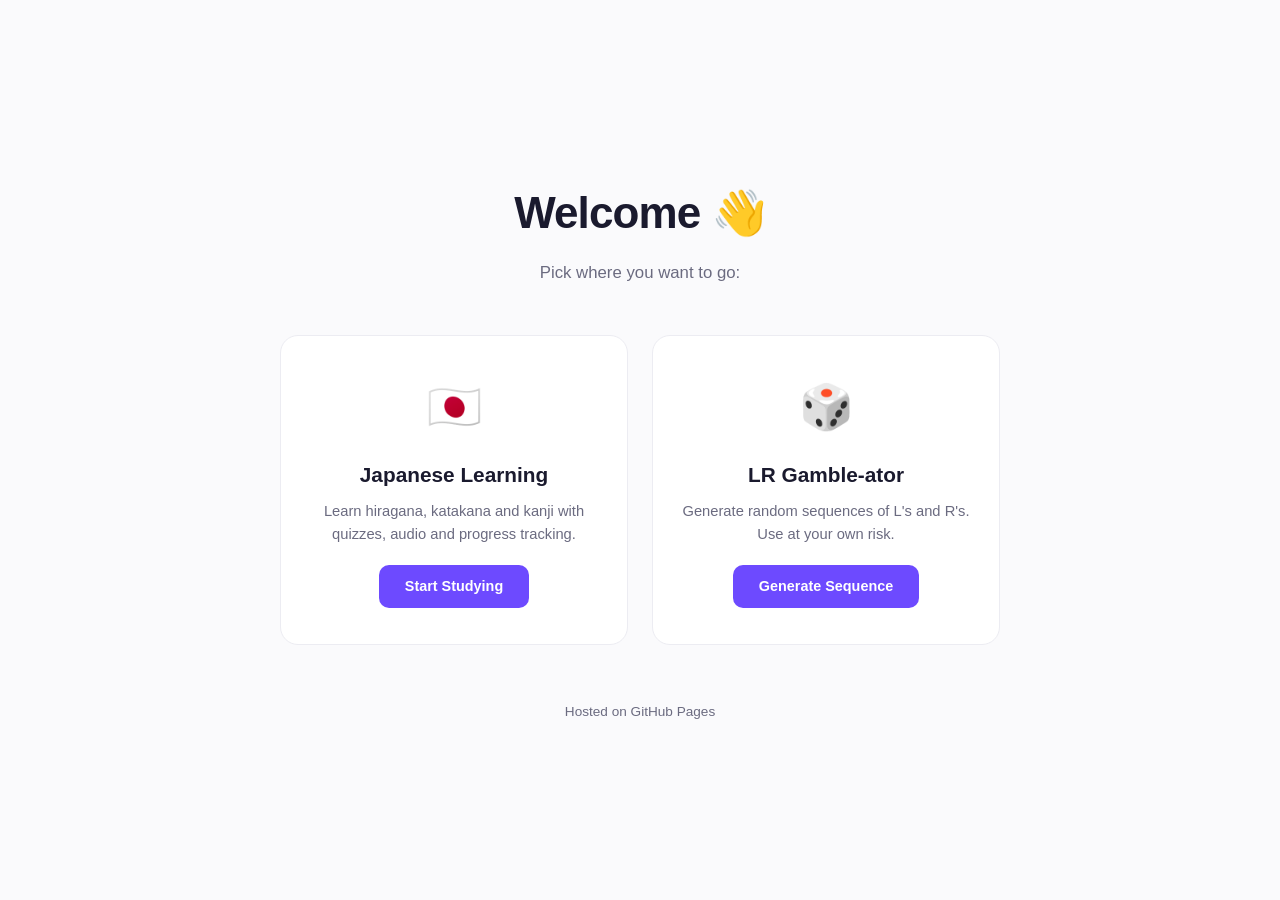
==== commit a39e214e: "Updating landing page" ====
--- a/index.html
+++ b/index.html
@@ -1,157 +1,141 @@
 <!DOCTYPE html>
 <html lang="en">
 <head>
-    <meta charset="UTF-8">
-    <meta name="viewport" content="width=device-width, initial-scale=1.0">
-    <title>Japanese Character Learning</title>
-    <link rel="stylesheet" href="styles.css?v=5">
+  <meta charset="UTF-8">
+  <meta name="viewport" content="width=device-width, initial-scale=1.0">
+  <title>Home</title>
+  <style>
+    :root {
+      --accent: #6d4aff;
+      --text: #1a1a2e;
+      --muted: #6b6b80;
+      --bg: #fafafc;
+    }
+    * { margin: 0; padding: 0; box-sizing: border-box; }
+
+    body {
+      font-family: -apple-system, BlinkMacSystemFont, "Segoe UI", Roboto, sans-serif;
+      background: var(--bg);
+      color: var(--text);
+      line-height: 1.6;
+      min-height: 100vh;
+      display: flex;
+      align-items: center;
+      justify-content: center;
+      padding: 48px 24px;
+    }
+
+    .container {
+      max-width: 720px;
+      width: 100%;
+      text-align: center;
+    }
+
+    h1 {
+      font-size: clamp(2rem, 5vw, 2.75rem);
+      font-weight: 800;
+      letter-spacing: -0.02em;
+      margin-bottom: 12px;
+    }
+
+    .subtitle {
+      color: var(--muted);
+      margin-bottom: 48px;
+      font-size: 1.05rem;
+    }
+
+    .links {
+      display: grid;
+      grid-template-columns: repeat(auto-fit, minmax(260px, 1fr));
+      gap: 24px;
+    }
+
+    a.card-link {
+      text-decoration: none;
+      color: inherit;
+      display: block;
+    }
+
+    .card {
+      background: #fff;
+      border: 1px solid #ececf2;
+      border-radius: 18px;
+      padding: 36px 28px;
+      text-align: center;
+      transition: transform 0.2s ease, box-shadow 0.2s ease, border-color 0.2s ease;
+    }
+
+    .card:hover {
+      transform: translateY(-6px);
+      box-shadow: 0 16px 40px rgba(109, 74, 255, 0.18);
+      border-color: #d8d2ff;
+    }
+
+    .card .icon {
+      font-size: 2.75rem;
+      margin-bottom: 16px;
+      display: block;
+    }
+
+    .card h2 {
+      font-size: 1.3rem;
+      margin-bottom: 8px;
+    }
+
+    .card p {
+      color: var(--muted);
+      font-size: 0.92rem;
+    }
+
+    .card .cta {
+      display: inline-block;
+      margin-top: 18px;
+      background: var(--accent);
+      color: #fff;
+      padding: 10px 26px;
+      border-radius: 10px;
+      font-weight: 600;
+      font-size: 0.9rem;
+      transition: background 0.2s ease;
+    }
+
+    .card:hover .cta {
+      background: #5a3ae0;
+    }
+
+    footer {
+      margin-top: 56px;
+      color: var(--muted);
+      font-size: 0.85rem;
+    }
+  </style>
 </head>
 <body>
-    <header>
-        <h1>🇯🇵 Japanese Character Learning</h1>
-        <nav>
-            <button class="nav-btn active" data-mode="hiragana">ひらがな</button>
-            <button class="nav-btn" data-mode="katakana">カタカナ</button>
-            <button class="nav-btn" data-mode="kanji">漢字</button>
-        </nav>
-        <div class="header-actions">
-            <button class="stats-btn" id="statsBtn">📊 Statistics</button>
+  <div class="container">
+    <h1>Welcome 👋</h1>
+    <p class="subtitle">Pick where you want to go:</p>
+
+    <div class="links">
+      <a class="card-link" href="japanese.html">
+        <div class="card">
+          <span class="icon">🇯🇵</span>
+          <h2>Japanese Learning</h2>
+          <p>Learn hiragana, katakana and kanji with quizzes, audio and progress tracking.</p>
+          <span class="cta">Start Studying</span>
         </div>
-    </header>
+      </a>
 
-    <main>
-        <div class="modal" id="statsModal">
-            <div class="modal-content">
-                <div class="modal-header">
-                    <h2>Your Learning Statistics</h2>
-                    <button class="close-btn" id="closeStats">&times;</button>
-                </div>
-                <div class="modal-body">
-                    <div class="stat-grid">
-                        <div class="stat-card">
-                            <h3>Characters Reviewed</h3>
-                            <p class="stat-value" id="totalStudied">0</p>
-                        </div>
-                        <div class="stat-card">
-                            <h3>Accuracy Rate</h3>
-                            <p class="stat-value" id="accuracyRate">0%</p>
-                        </div>
-                        <div class="stat-card">
-                            <h3>Best Streak</h3>
-                            <p class="stat-value" id="bestStreak">0 🔥</p>
-                        </div>
-                        <div class="stat-card">
-                            <h3>Days Active</h3>
-                            <p class="stat-value" id="daysActive">1</p>
-                        </div>
-                    </div>
+      <a class="card-link" href="lr.html">
+        <div class="card">
+          <span class="icon">🎲</span>
+          <h2>LR Gamble-ator</h2>
+          <p>Generate random sequences of L's and R's. Use at your own risk.</p>
+          <span class="cta">Generate Sequence</span>
+        </div>
+      </a>
+    </div>
 
-                    <div class="weak-characters">
-                        <h3>Weakest Areas (most missed)</h3>
-                        <div id="weakList"></div>
-                    </div>
-
-                    <div class="progress-overall">
-                        <h3>Coverage by Script</h3>
-                        <div class="mode-progress">
-                            <span>Hiragana</span>
-                            <div class="progress-bar-small"><div class="progress-fill-small" id="hiraganaProgress"></div></div>
-                            <span id="hiraganaPercent">0%</span>
-                        </div>
-                        <div class="mode-progress">
-                            <span>Katakana</span>
-                            <div class="progress-bar-small"><div class="progress-fill-small" id="katakanaProgress"></div></div>
-                            <span id="katakanaPercent">0%</span>
-                        </div>
-                        <div class="mode-progress">
-                            <span>Kanji</span>
-                            <div class="progress-bar-small"><div class="progress-fill-small" id="kanjiProgress"></div></div>
-                            <span id="kanjiPercent">0%</span>
-                        </div>
-                    </div>
-
-                    <button class="reset-btn" id="resetStats">Reset All Progress</button>
-                </div>
-            </div>
-        </div>
-
-        <div class="study-container" id="studyView">
-            <div class="section-selector">
-                <button class="section-btn active" data-section="section1">Part 1</button>
-                <button class="section-btn" data-section="section2">Part 2</button>
-                <button class="section-btn" data-section="section3">Part 3</button>
-            </div>
-
-            <div class="study-intro">
-                <h2 id="sectionTitle">Study Hiragana — Part 1</h2>
-                <p id="sectionDescription">Loading...</p>
-                <div class="character-grid" id="studyGrid"></div>
-                <button class="start-quiz-btn" id="startQuizBtn">Start Quiz ✓</button>
-                <p class="debug-msg" id="debugMsg"></p>
-            </div>
-        </div>
-
-        <div class="quiz-container" id="quizView" style="display:none;">
-            <button class="back-study-btn" id="backStudyBtn">← Back to Study</button>
-
-            <div id="quizBody">
-                <div class="progress-bar">
-                    <div class="progress-fill" id="progressFill"></div>
-                </div>
-
-                <div class="stats">
-                    <span>Score: <strong id="scoreDisplay">0</strong>/<strong id="totalDisplay">0</strong></span>
-                    <span>Streak: <strong id="streakDisplay">0</strong> 🔥</span>
-                </div>
-
-                <div class="character-card">
-                    <div class="character" id="characterDisplay">?</div>
-                    <button class="audio-btn" id="audioBtn" title="Listen to pronunciation">🔊</button>
-                    <div class="hint" id="hintDisplay"></div>
-                </div>
-
-                <form id="answerForm" autocomplete="off">
-                    <input
-                        type="text"
-                        id="answerInput"
-                        placeholder="Type the reading (romaji)"
-                        autocomplete="off"
-                        autocapitalize="off"
-                        autocorrect="off"
-                        spellcheck="false">
-                    <button type="submit" class="submit-btn">Check</button>
-                </form>
-
-                <div class="feedback" id="feedback">
-                    <p id="feedbackText"></p>
-                </div>
-
-                <button class="skip-btn" id="skipBtn">Skip</button>
-
-                <div class="mode-info" id="modeInfo"></div>
-            </div>
-
-            <div class="completion" id="completionPanel" style="display:none;">
-                <h2>Quiz Complete! 🎉</h2>
-                <p id="completionText"></p>
-                <div class="completion-actions">
-                    <button class="start-quiz-btn" id="retryBtn">Retry</button>
-                    <button class="back-study-btn" id="completionBackBtn">Back to Study</button>
-                </div>
-            </div>
-        </div>
-
-        <div class="controls">
-            <label><input type="checkbox" id="showRomaji"> Show Romaji Hints</label>
-            <label><input type="checkbox" id="autoPlayAudio"> Auto-play Audio</label>
-        </div>
-    </main>
-
-    <footer>
-        <p>Built for Japanese learners • Hosted on GitHub Pages • Progress saved in your browser</p>
-    </footer>
-
-    <script src="data.js?v=5"></script>
-    <script src="app.js?v=5"></script>
+    <footer>Hosted on GitHub Pages</footer>
+  </div>
 </body>
 </html>
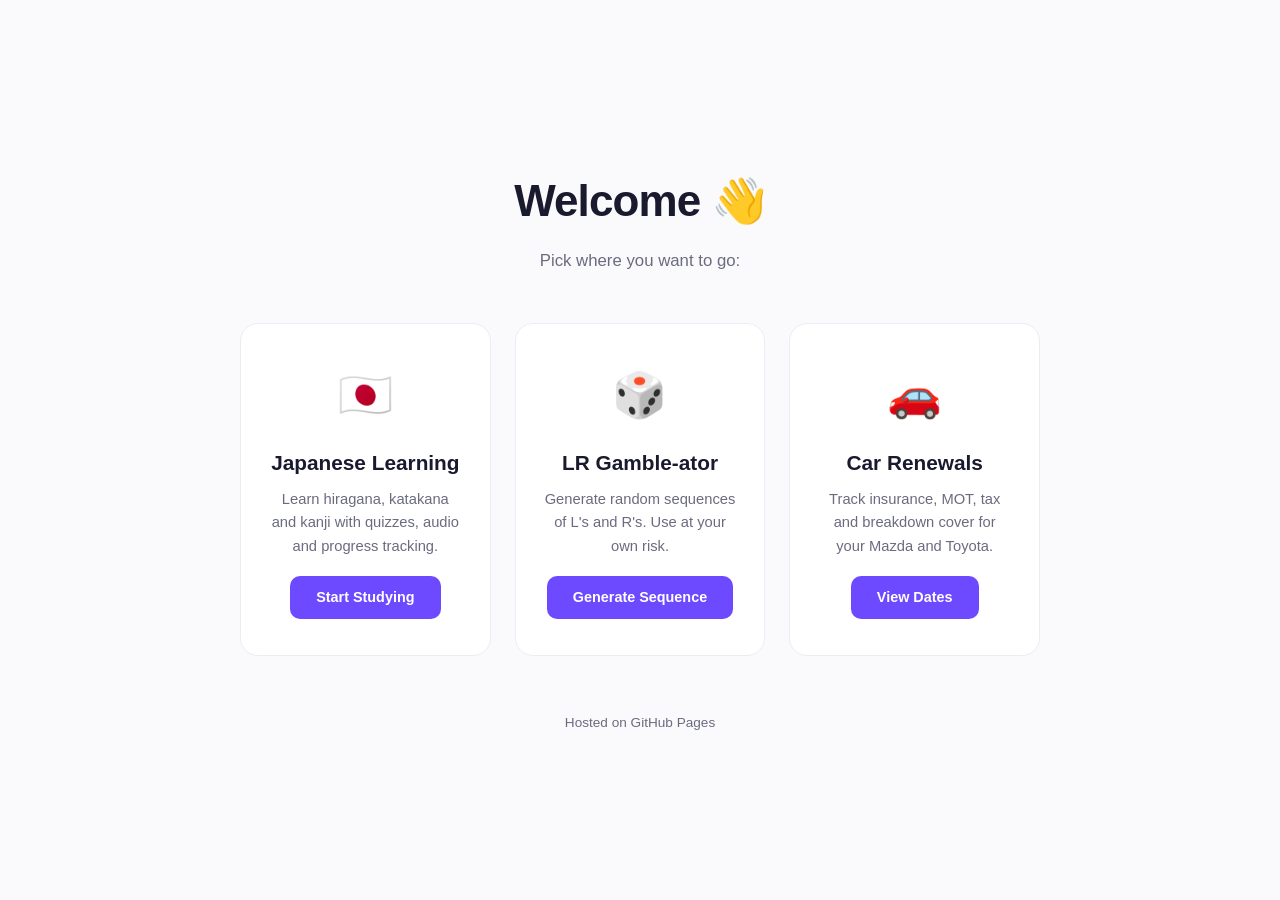
==== commit 576210ce: "Adding cars" ====
--- a/index.html
+++ b/index.html
@@ -26,7 +26,7 @@
     }
 
     .container {
-      max-width: 720px;
+      max-width: 800px;
       width: 100%;
       text-align: center;
     }
@@ -46,7 +46,7 @@
 
     .links {
       display: grid;
-      grid-template-columns: repeat(auto-fit, minmax(260px, 1fr));
+      grid-template-columns: repeat(auto-fit, minmax(240px, 1fr));
       gap: 24px;
     }
 
@@ -133,6 +133,15 @@
           <span class="cta">Generate Sequence</span>
         </div>
       </a>
+
+      <a class="card-link" href="renewals.html">
+        <div class="card">
+          <span class="icon">🚗</span>
+          <h2>Car Renewals</h2>
+          <p>Track insurance, MOT, tax and breakdown cover for your Mazda and Toyota.</p>
+          <span class="cta">View Dates</span>
+        </div>
+      </a>
     </div>
 
     <footer>Hosted on GitHub Pages</footer>
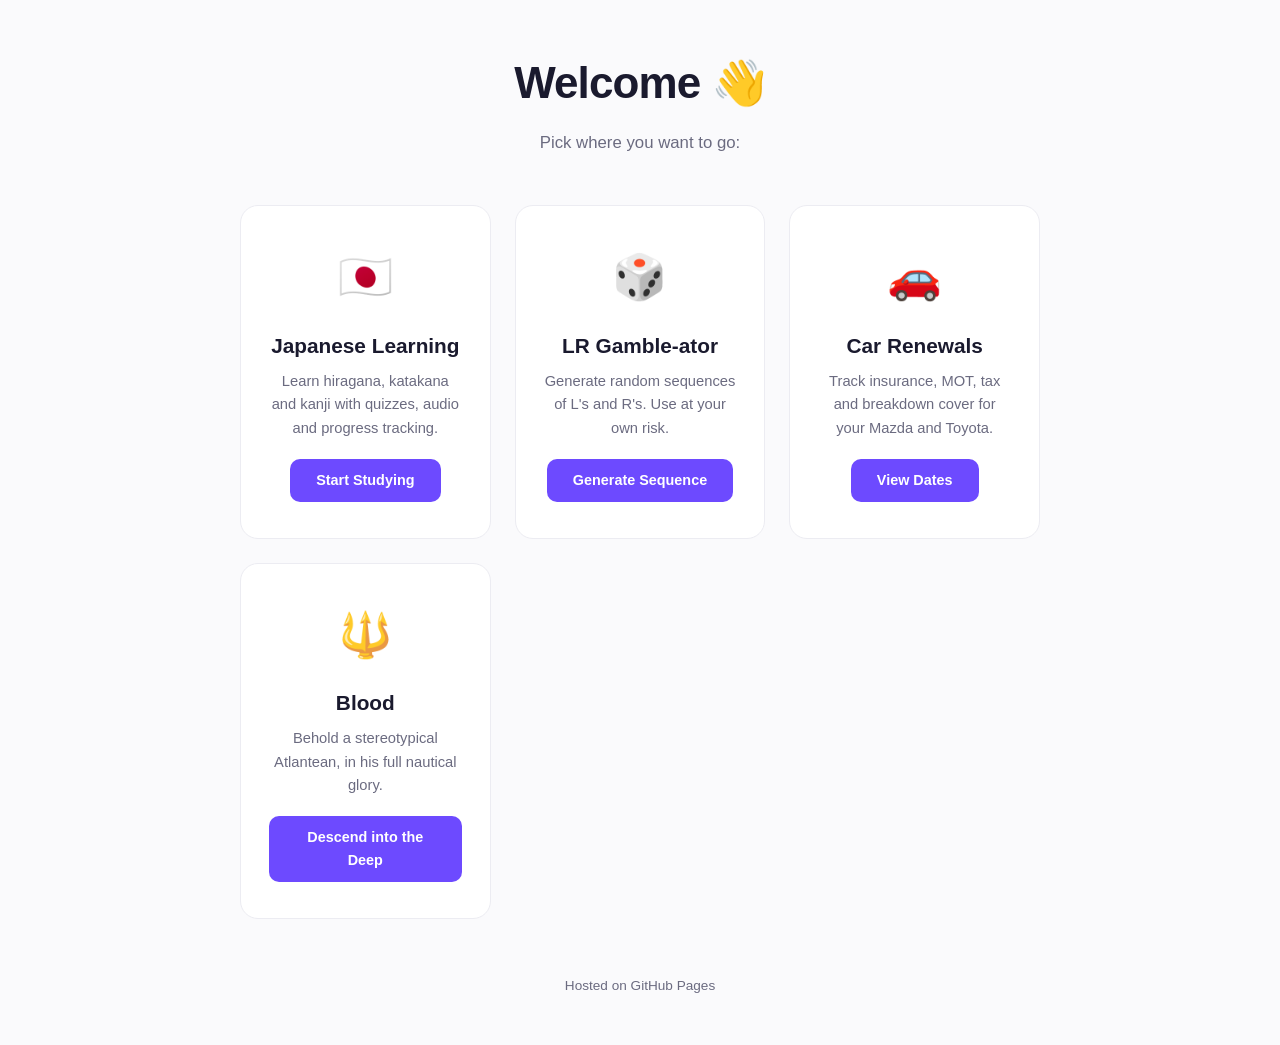
==== commit 2da4b4dd: "update" ====
--- a/index.html
+++ b/index.html
@@ -142,6 +142,15 @@
           <span class="cta">View Dates</span>
         </div>
       </a>
+
+      <a class="card-link" href="blood.html">
+        <div class="card">
+          <span class="icon">🔱</span>
+          <h2>Blood</h2>
+          <p>Behold a stereotypical Atlantean, in his full nautical glory.</p>
+          <span class="cta">Descend into the Deep</span>
+        </div>
+      </a>
     </div>
 
     <footer>Hosted on GitHub Pages</footer>
